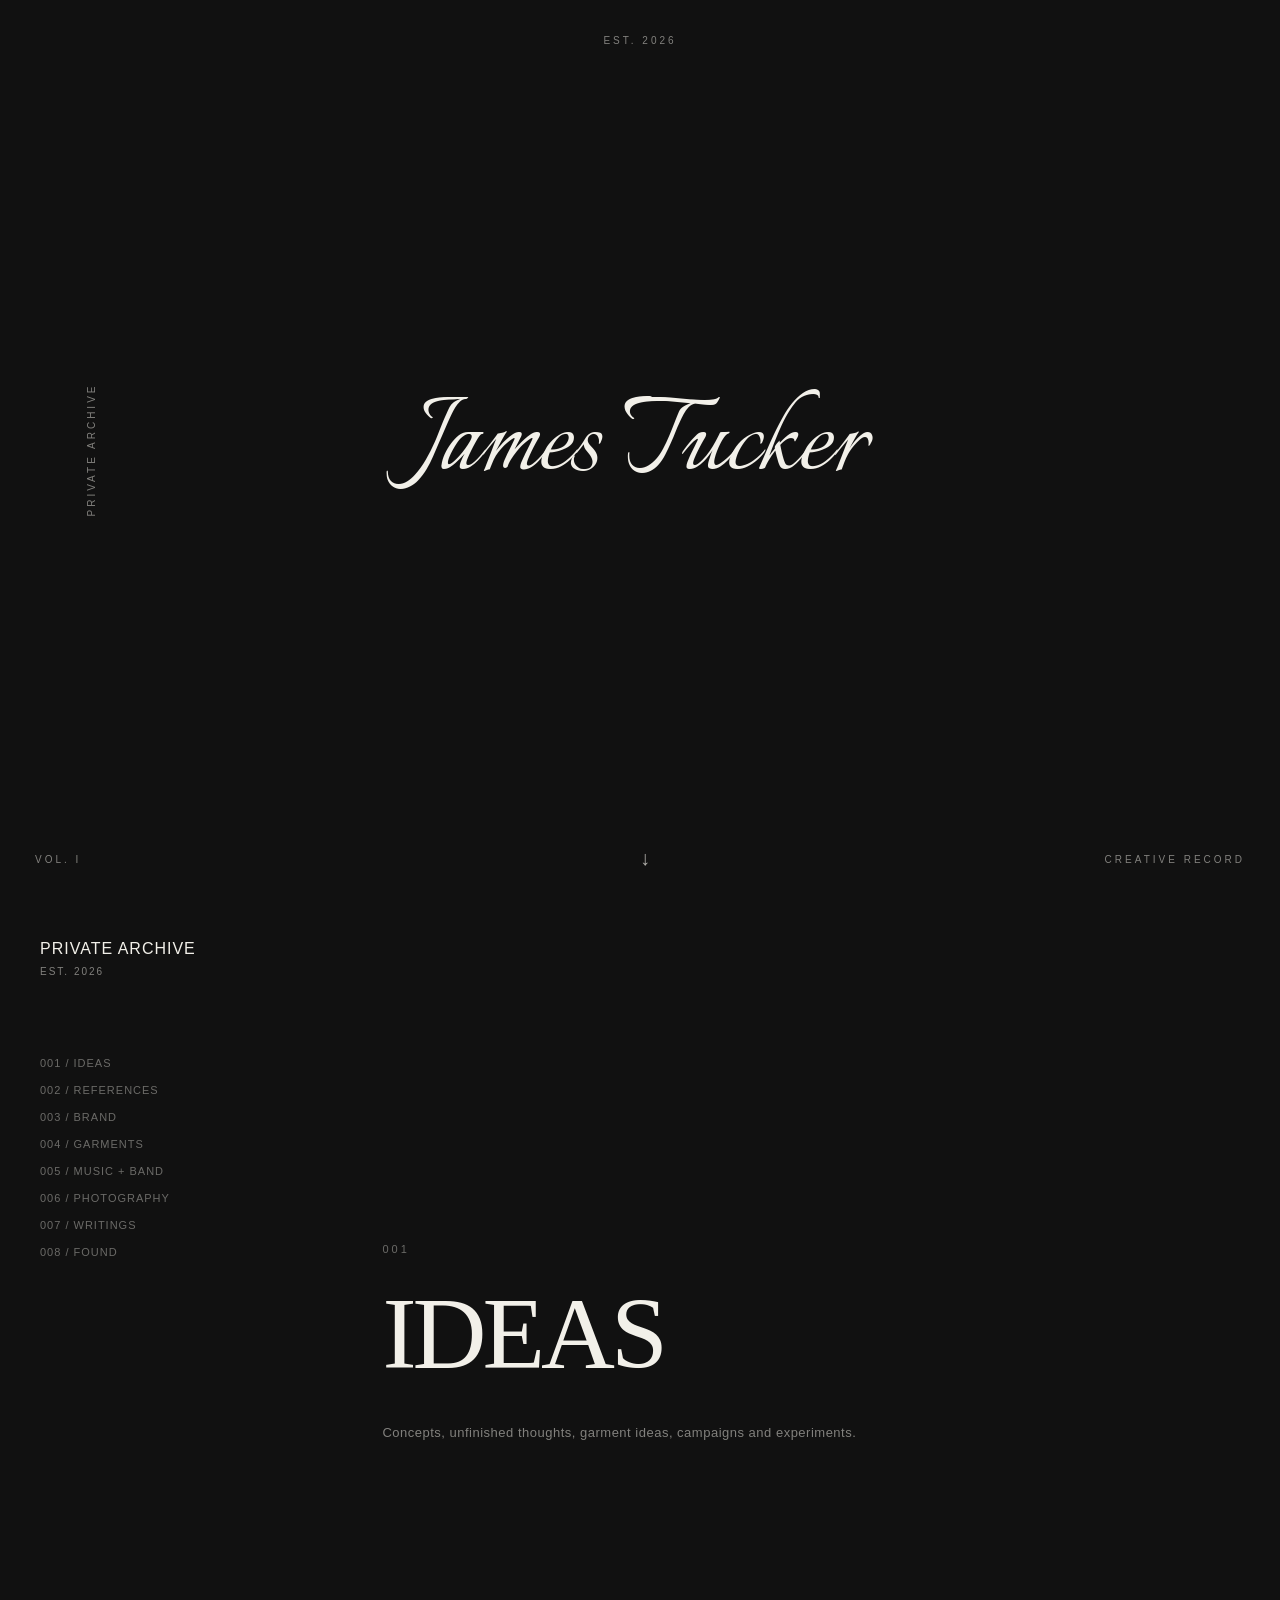
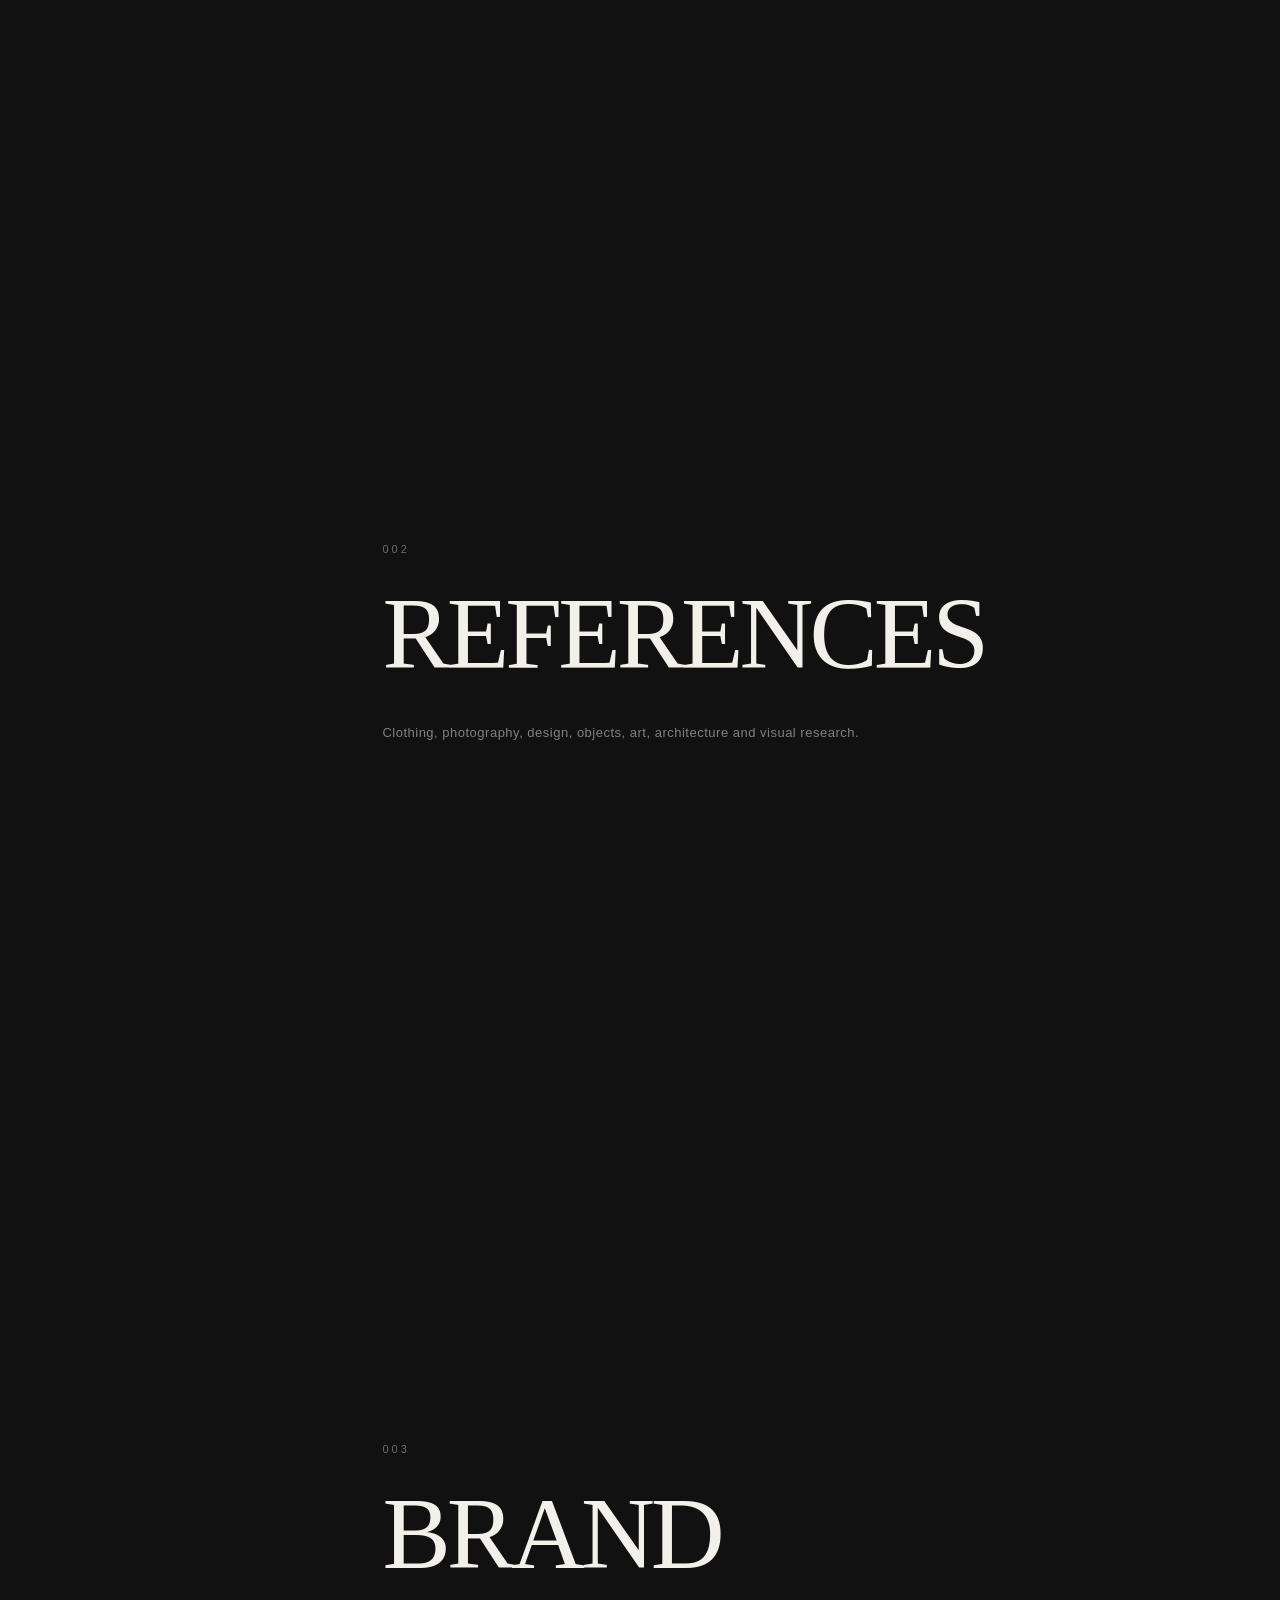
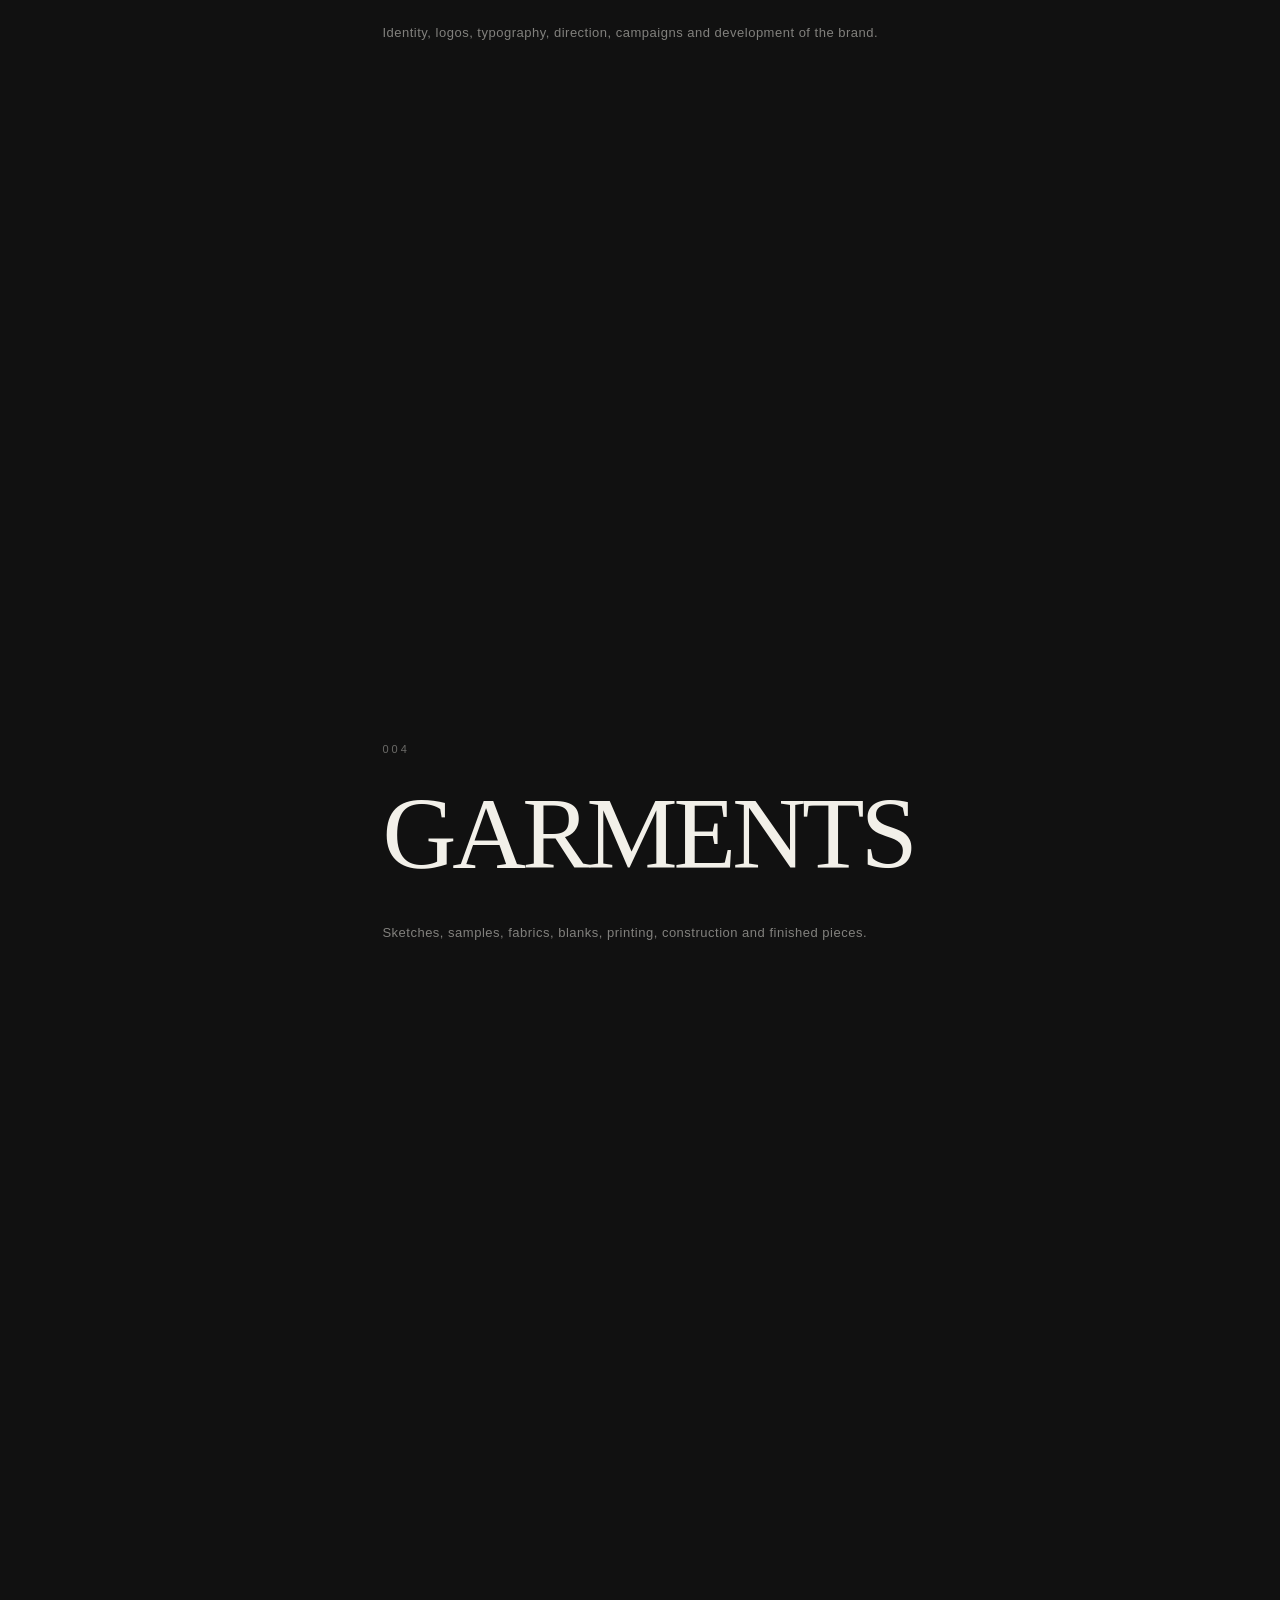
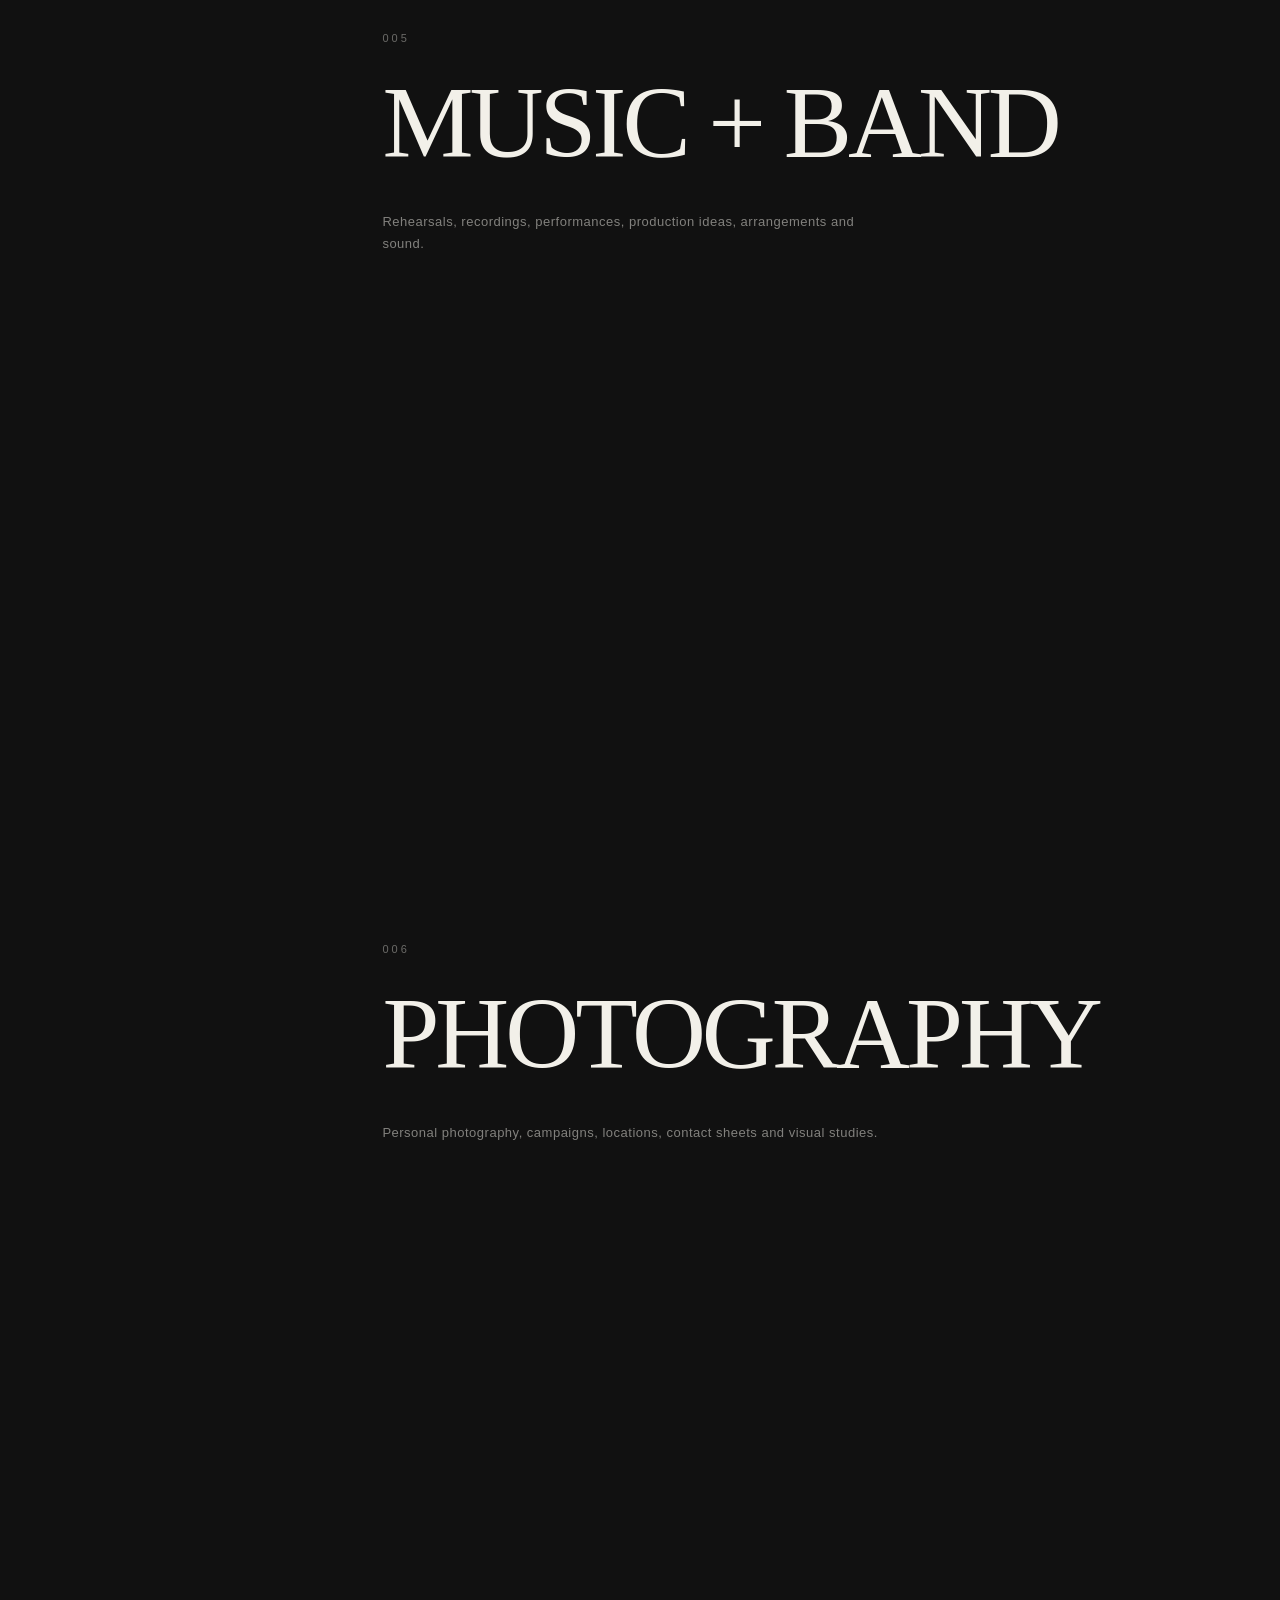
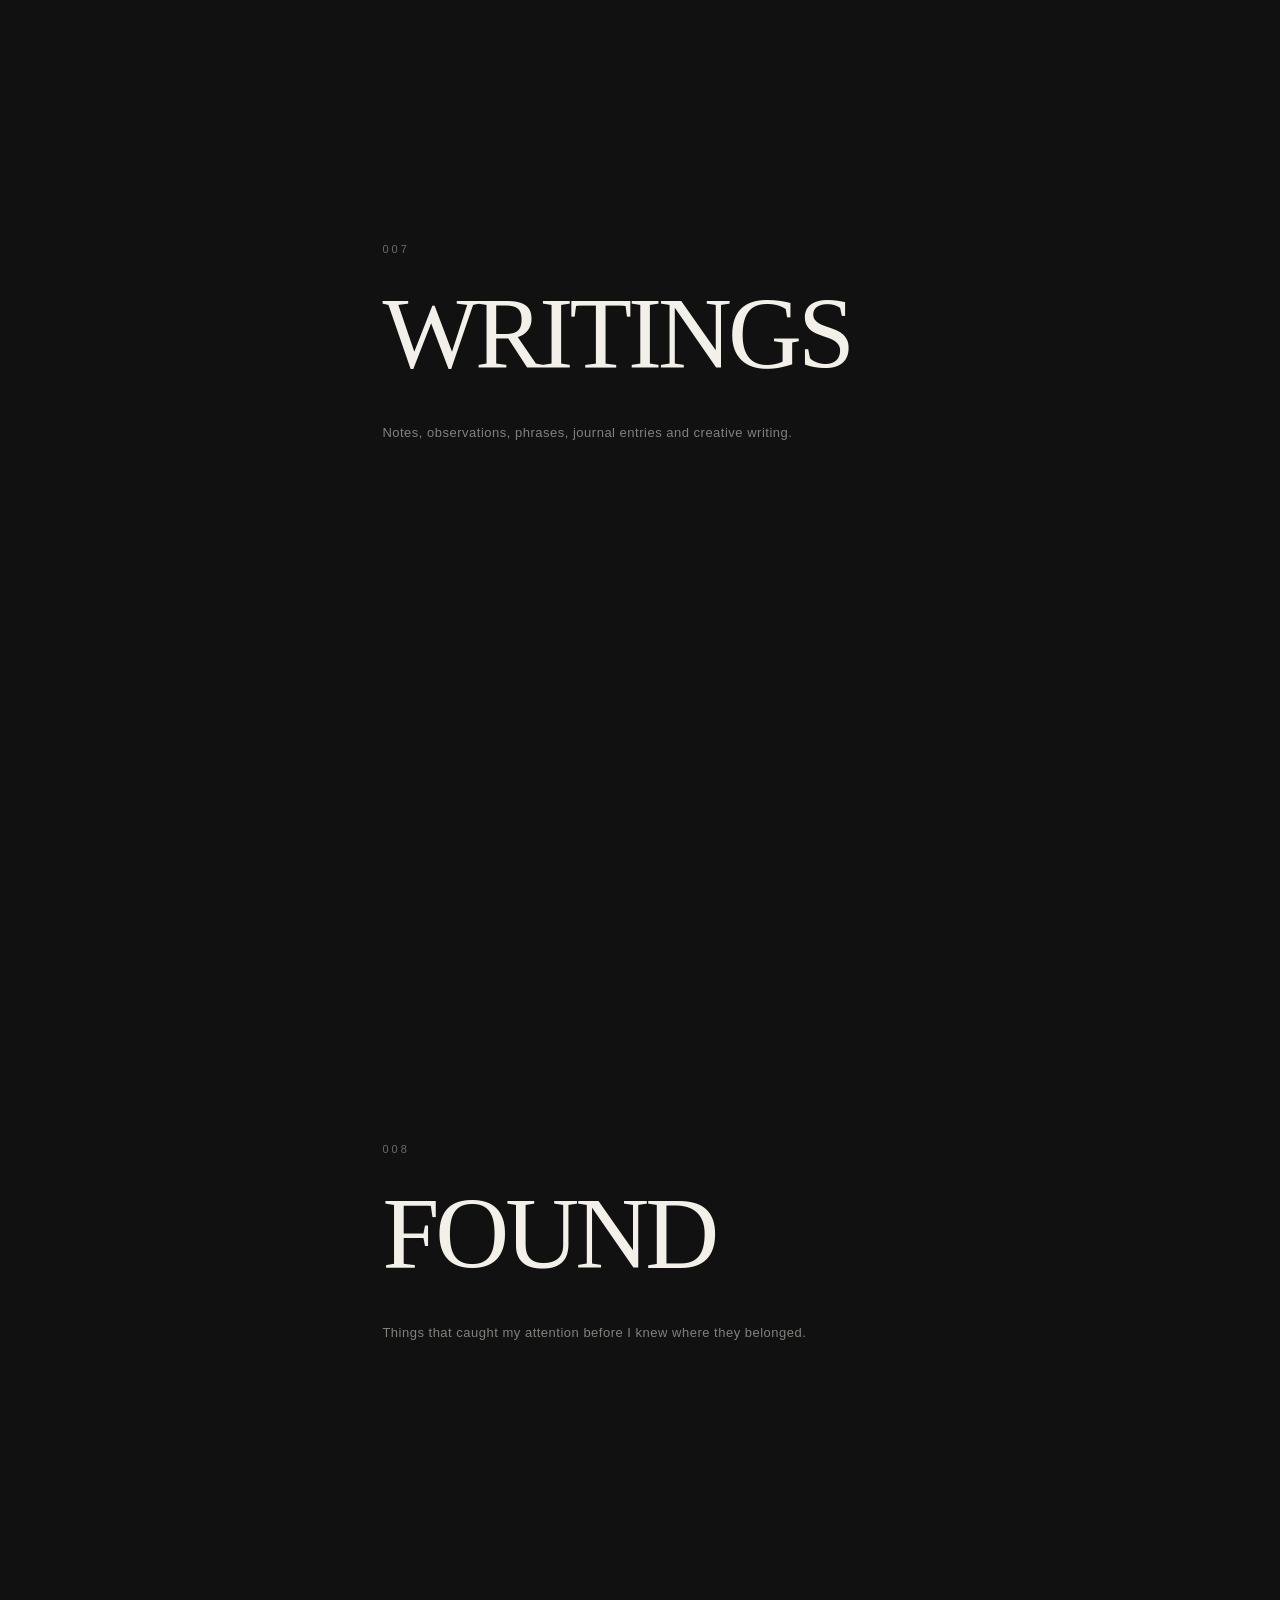
==== index.html @ 63c4d42c "initial website" ====
<!DOCTYPE html>
<html lang="en">

<head>
    <meta charset="UTF-8">
    <meta name="viewport" content="width=device-width, initial-scale=1.0">

    <title>Private Archive Est. 2026</title>

    <!-- SCRIPT FONT FOR NAME -->
    <link rel="preconnect" href="https://fonts.googleapis.com">
    <link rel="preconnect" href="https://fonts.gstatic.com" crossorigin>
    <link href="https://fonts.googleapis.com/css2?family=Italianno&display=swap" rel="stylesheet">

    <!-- OUR CSS -->
    <link rel="stylesheet" href="style.css">
</head>

<body>

    <!-- =========================
         OPENING SCREEN
    ========================== -->

    <section class="intro-screen">

        <div class="intro-meta intro-top">
            EST. 2026
        </div>

        <div class="intro-meta intro-left">
            PRIVATE ARCHIVE
        </div>

        <div class="intro-name">
            <h1 class="first-name">James Tucker</h1>
        </div>

        <div class="intro-meta intro-bottom-left">
            VOL. I
        </div>

        <div class="intro-meta intro-bottom-right">
            CREATIVE RECORD
        </div>

        <div class="scroll-indicator">
            ↓
        </div>

    </section>


    <!-- =========================
         ARCHIVE
    ========================== -->

    <div class="archive-layout">

        <!-- LEFT ARCHIVE MAP -->

        <aside class="archive-map">

            <div class="archive-heading">
                <h2>PRIVATE ARCHIVE</h2>
                <p>EST. 2026</p>
            </div>

            <nav>
                <a href="#ideas">001 / IDEAS</a>
                <a href="#references">002 / REFERENCES</a>
                <a href="#brand">003 / BRAND</a>
                <a href="#garments">004 / GARMENTS</a>
                <a href="#music">005 / MUSIC + BAND</a>
                <a href="#photography">006 / PHOTOGRAPHY</a>
                <a href="#writings">007 / WRITINGS</a>
                <a href="#found">008 / FOUND</a>
            </nav>

        </aside>


        <!-- MAIN ARCHIVE -->

        <main class="archive-content">

            <section id="ideas" class="archive-section">
                <p class="section-number">001</p>

                <h2>IDEAS</h2>

                <p class="section-description">
                    Concepts, unfinished thoughts, garment ideas,
                    campaigns and experiments.
                </p>
            </section>


            <section id="references" class="archive-section">
                <p class="section-number">002</p>

                <h2>REFERENCES</h2>

                <p class="section-description">
                    Clothing, photography, design, objects,
                    art, architecture and visual research.
                </p>
            </section>


            <section id="brand" class="archive-section">
                <p class="section-number">003</p>

                <h2>BRAND</h2>

                <p class="section-description">
                    Identity, logos, typography, direction,
                    campaigns and development of the brand.
                </p>
            </section>


            <section id="garments" class="archive-section">
                <p class="section-number">004</p>

                <h2>GARMENTS</h2>

                <p class="section-description">
                    Sketches, samples, fabrics, blanks,
                    printing, construction and finished pieces.
                </p>
            </section>


            <section id="music" class="archive-section">
                <p class="section-number">005</p>

                <h2>MUSIC + BAND</h2>

                <p class="section-description">
                    Rehearsals, recordings, performances,
                    production ideas, arrangements and sound.
                </p>
            </section>


            <section id="photography" class="archive-section">
                <p class="section-number">006</p>

                <h2>PHOTOGRAPHY</h2>

                <p class="section-description">
                    Personal photography, campaigns,
                    locations, contact sheets and visual studies.
                </p>
            </section>


            <section id="writings" class="archive-section">
                <p class="section-number">007</p>

                <h2>WRITINGS</h2>

                <p class="section-description">
                    Notes, observations, phrases,
                    journal entries and creative writing.
                </p>
            </section>


            <section id="found" class="archive-section">
                <p class="section-number">008</p>

                <h2>FOUND</h2>

                <p class="section-description">
                    Things that caught my attention
                    before I knew where they belonged.
                </p>
            </section>

        </main>

    </div>

</body>

</html>
---- style.css ----
/* =========================
   GLOBAL
========================= */

* {
    box-sizing: border-box;
}

html {
    scroll-behavior: smooth;
}

body {
    margin: 0;
    background: #111111;
    color: #f2f0e9;
    font-family: Arial, Helvetica, sans-serif;
}


/* =========================
   INTRO SCREEN
========================= */

.intro-screen {
    width: 100%;
    height: 100vh;
    position: relative;
    overflow: hidden;

    display: flex;
    align-items: center;
    justify-content: center;
}


/* =========================
   NAME
========================= */

.intro-name {
    width: 100%;
    height: 100%;
    
    display: flex;
    align-items: center;
    justify-content: center;

    position: relative;
}

.intro-name h1 {
    margin: 0;

    font-family: "Italianno", cursive;
    font-weight: 300;

    font-size: clamp(70px, 10vw, 210px);

    line-height: 1;
    letter-spacing: 0px;

    white-space: nowrap;

    transform: translateY(-3%);
}

.first-name {
    left: 8%;
    top: 30%;

    animation: moveFirstName 7s ease-in-out infinite alternate;
}

.last-name {
    right: 8%;
    top: 52%;

    animation: moveLastName 9s ease-in-out infinite alternate;
}


/* =========================
   NAME ANIMATION
========================= */

@keyframes moveFirstName {
    from {
        transform: translate(0, 0);
    }

    to {
        transform: translate(14px, -6px);
    }
}

@keyframes moveLastName {
    from {
        transform: translate(0, 0);
    }

    to {
        transform: translate(-14px, 7px);
    }
}


/* =========================
   INTRO DETAILS
========================= */

.intro-meta {
    position: absolute;

    font-size: 10px;
    letter-spacing: 3px;

    opacity: 0.5;
}

.intro-top {
    top: 35px;
    left: 50%;

    transform: translateX(-50%);
}

.intro-left {
    left: 25px;
    top: 50%;

    transform:
        translateY(-50%)
        rotate(-90deg);
}

.intro-bottom-left {
    left: 35px;
    bottom: 35px;
}

.intro-bottom-right {
    right: 35px;
    bottom: 35px;
}


/* =========================
   SCROLL ARROW
========================= */

.scroll-indicator {
    position: absolute;

    left: 50%;
    bottom: 30px;

    font-size: 20px;
    opacity: 0.7;

    animation: scrollArrow 1.8s ease-in-out infinite;
}

@keyframes scrollArrow {
    0% {
        transform: translate(-50%, 0);
    }

    50% {
        transform: translate(-50%, 10px);
    }

    100% {
        transform: translate(-50%, 0);
    }
}


/* =========================
   ARCHIVE LAYOUT
========================= */

.archive-layout {
    width: 100%;

    display: flex;
    align-items: flex-start;
}


/* =========================
   LEFT ARCHIVE MAP
========================= */

.archive-map {
    width: 280px;
    height: 100vh;

    position: sticky;
    top: 0;

    flex-shrink: 0;

    padding: 40px;
}

.archive-heading h2 {
    margin: 0;

    font-size: 16px;
    font-weight: 500;

    letter-spacing: 1px;
}

.archive-heading p {
    margin-top: 8px;

    font-size: 10px;
    letter-spacing: 2px;

    opacity: 0.5;
}


/* =========================
   ARCHIVE NAVIGATION
========================= */

.archive-map nav {
    margin-top: 80px;

    display: flex;
    flex-direction: column;

    gap: 15px;
}

.archive-map nav a {
    color: #f2f0e9;

    text-decoration: none;

    font-size: 11px;
    letter-spacing: 1px;

    opacity: 0.4;

    transition:
        opacity 0.25s ease,
        transform 0.25s ease;
}

.archive-map nav a:hover {
    opacity: 1;
    transform: translateX(6px);
}


/* =========================
   ARCHIVE CONTENT
========================= */

.archive-content {
    flex: 1;
    min-width: 0;
}

.archive-section {
    width: 100%;
    min-height: 100vh;

    padding: 70px 8vw;

    display: flex;
    flex-direction: column;

    justify-content: center;
}

.section-number {
    margin: 0 0 20px 0;

    font-size: 11px;
    letter-spacing: 3px;

    opacity: 0.4;
}

.archive-section h2 {
    margin: 0;

    font-family: Georgia, "Times New Roman", serif;

    font-size: clamp(55px, 8vw, 130px);
    font-weight: 400;

    letter-spacing: -4px;
}

.section-description {
    max-width: 500px;

    margin-top: 30px;

    font-size: 13px;
    line-height: 1.7;

    letter-spacing: 0.5px;

    opacity: 0.5;
}


/* =========================
   MOBILE
========================= */

@media (max-width: 800px) {

    .intro-name h1 {
        font-size: 24vw;
        line-height: 0.7;
    }

    .first-name {
        transform: translateX(-5%);
    }

    .last-name {
        transform: translateX(5%);
    }

    .archive-layout {
        display: block;
    }

    .archive-map {
        width: 100%;
        height: auto;

        position: relative;

        padding: 30px;
    }

    .archive-map nav {
        margin-top: 40px;
    }

    .archive-section {
        min-height: 100vh;
        padding: 50px 30px;
    }

    .archive-section h2 {
        font-size: 15vw;
        letter-spacing: -2px;
    }
}
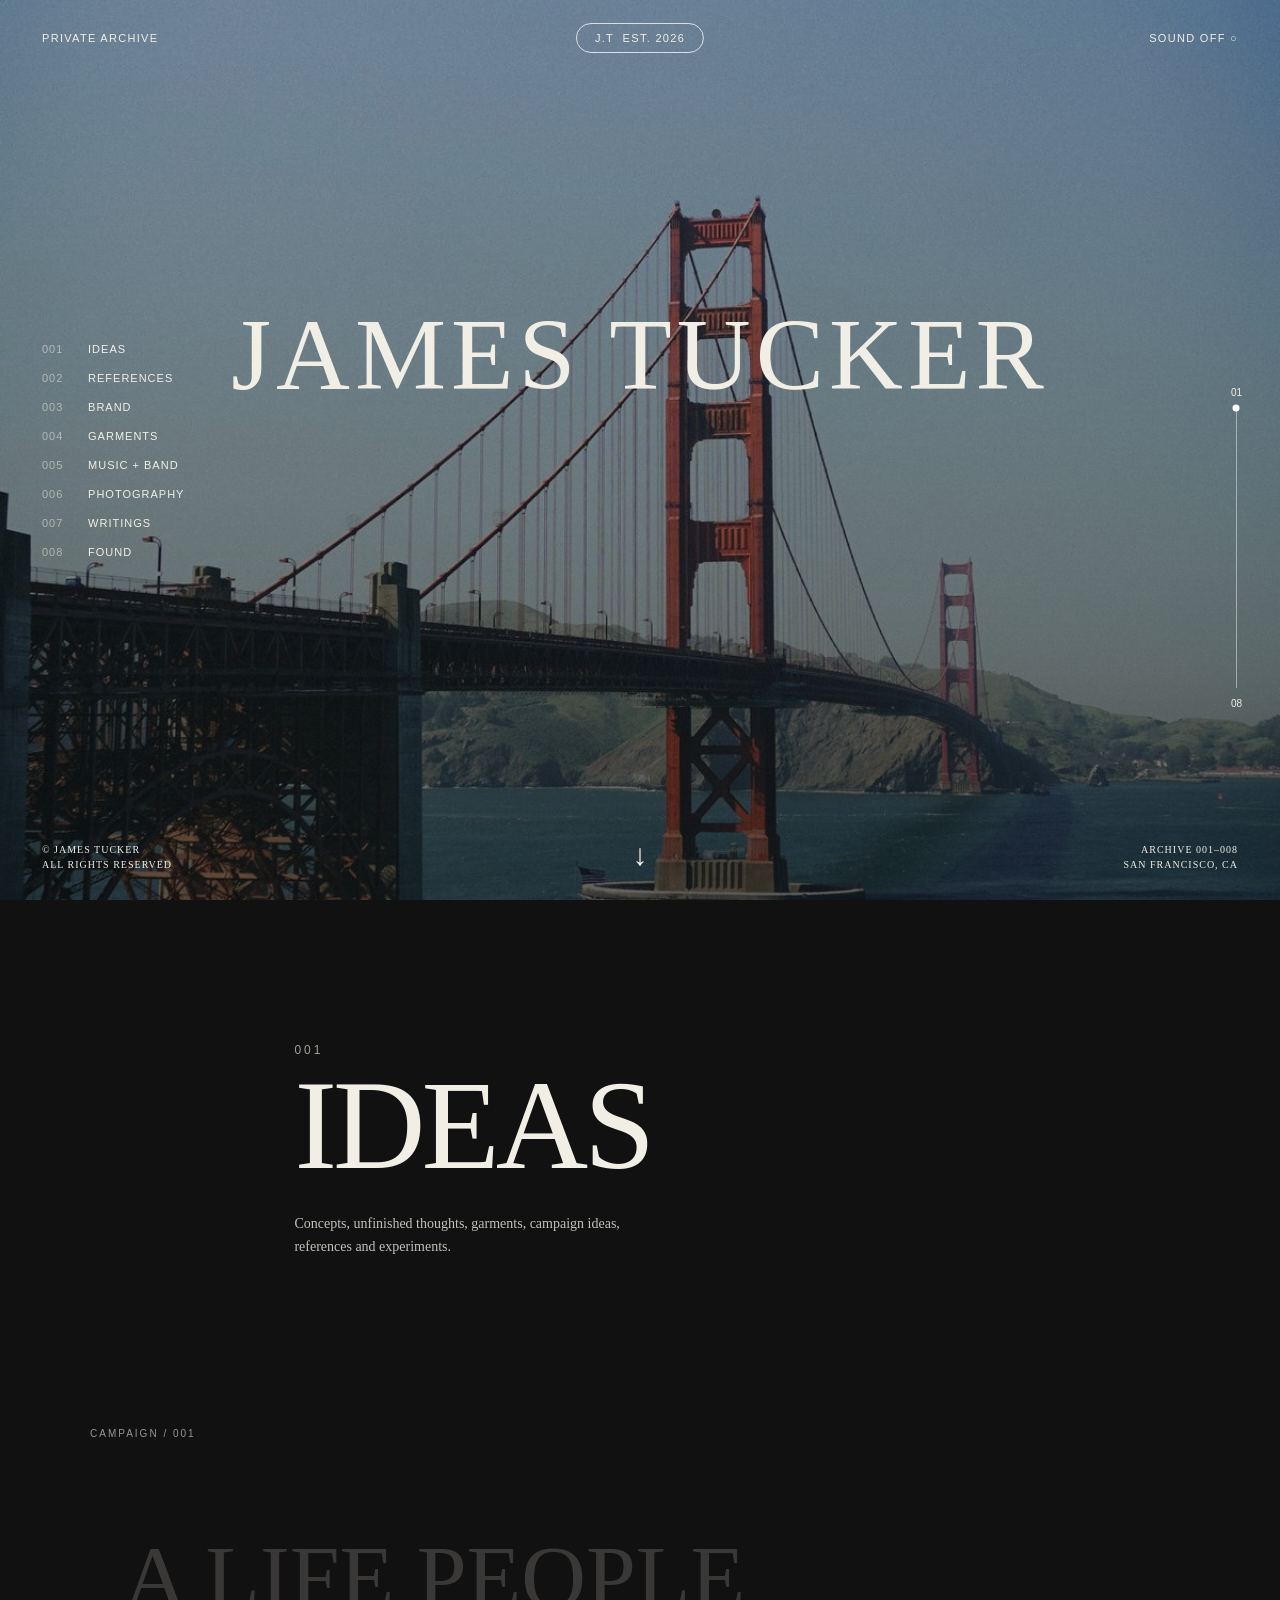
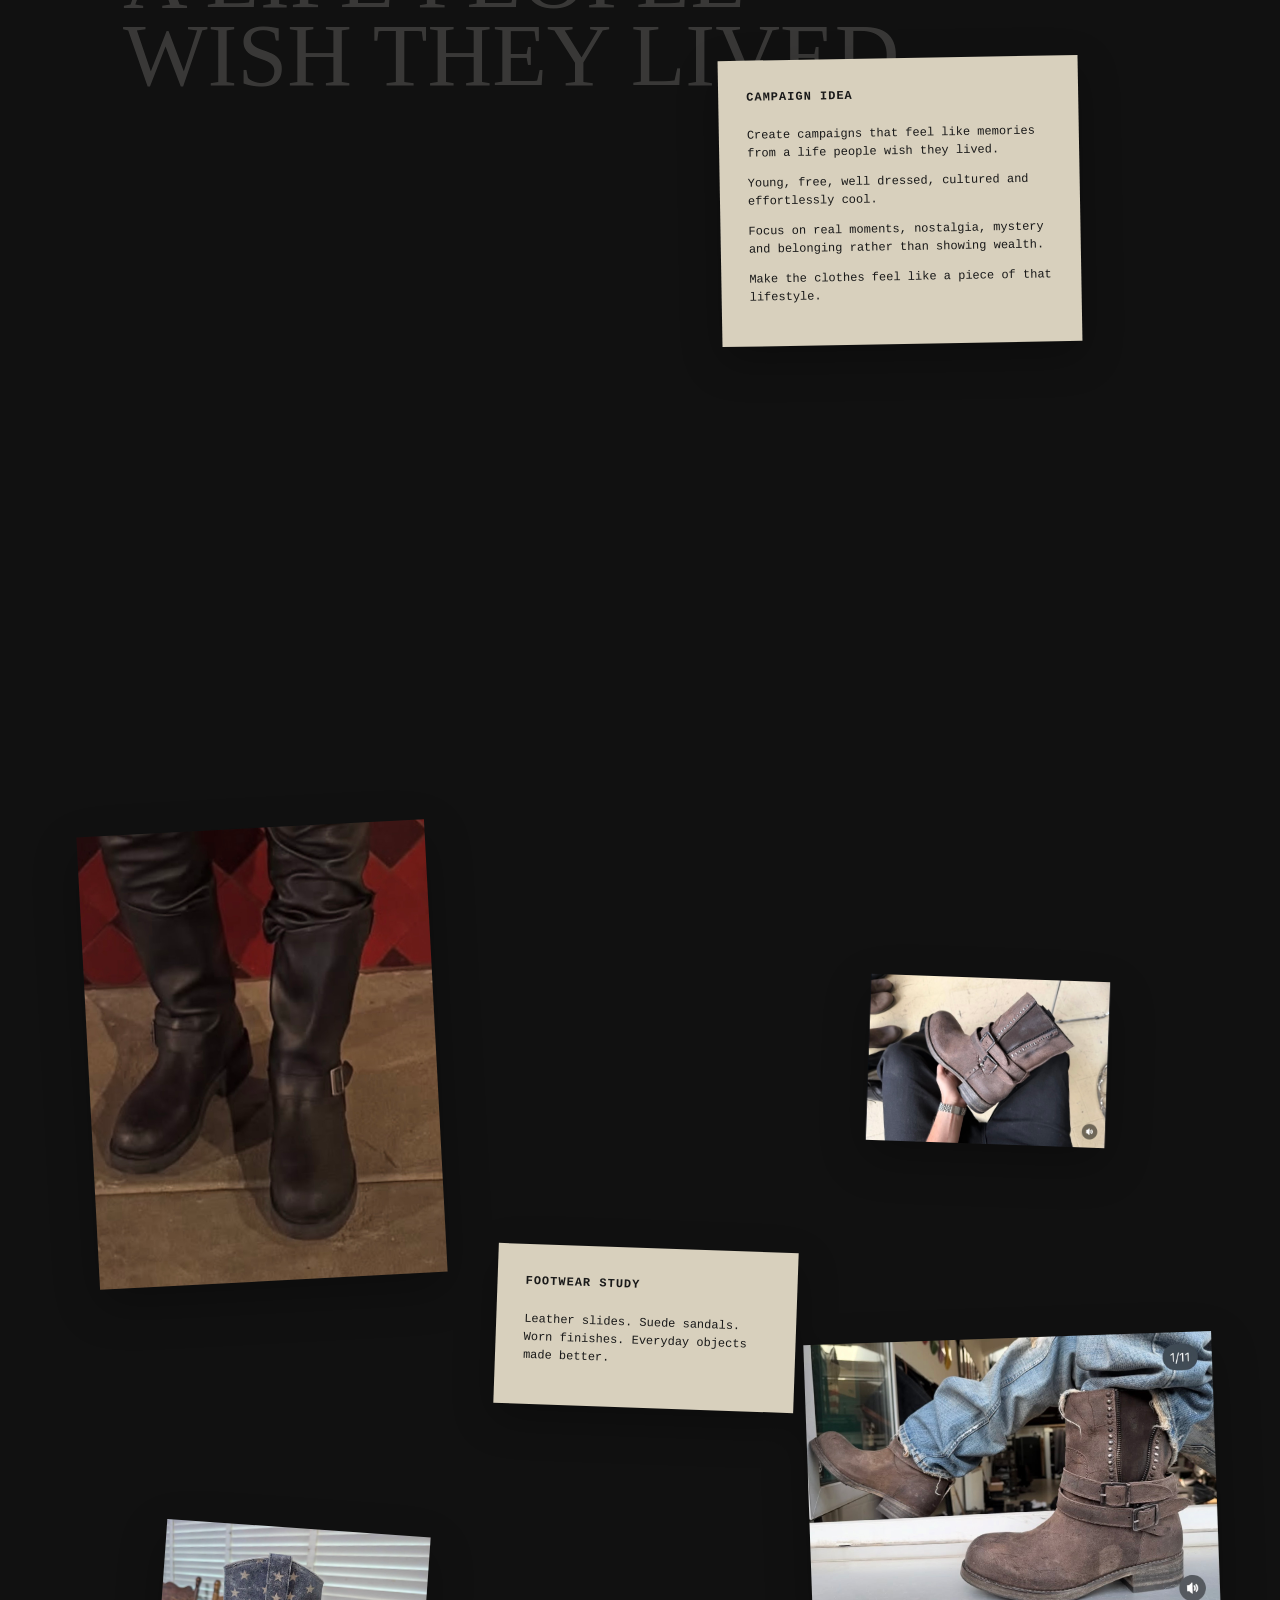
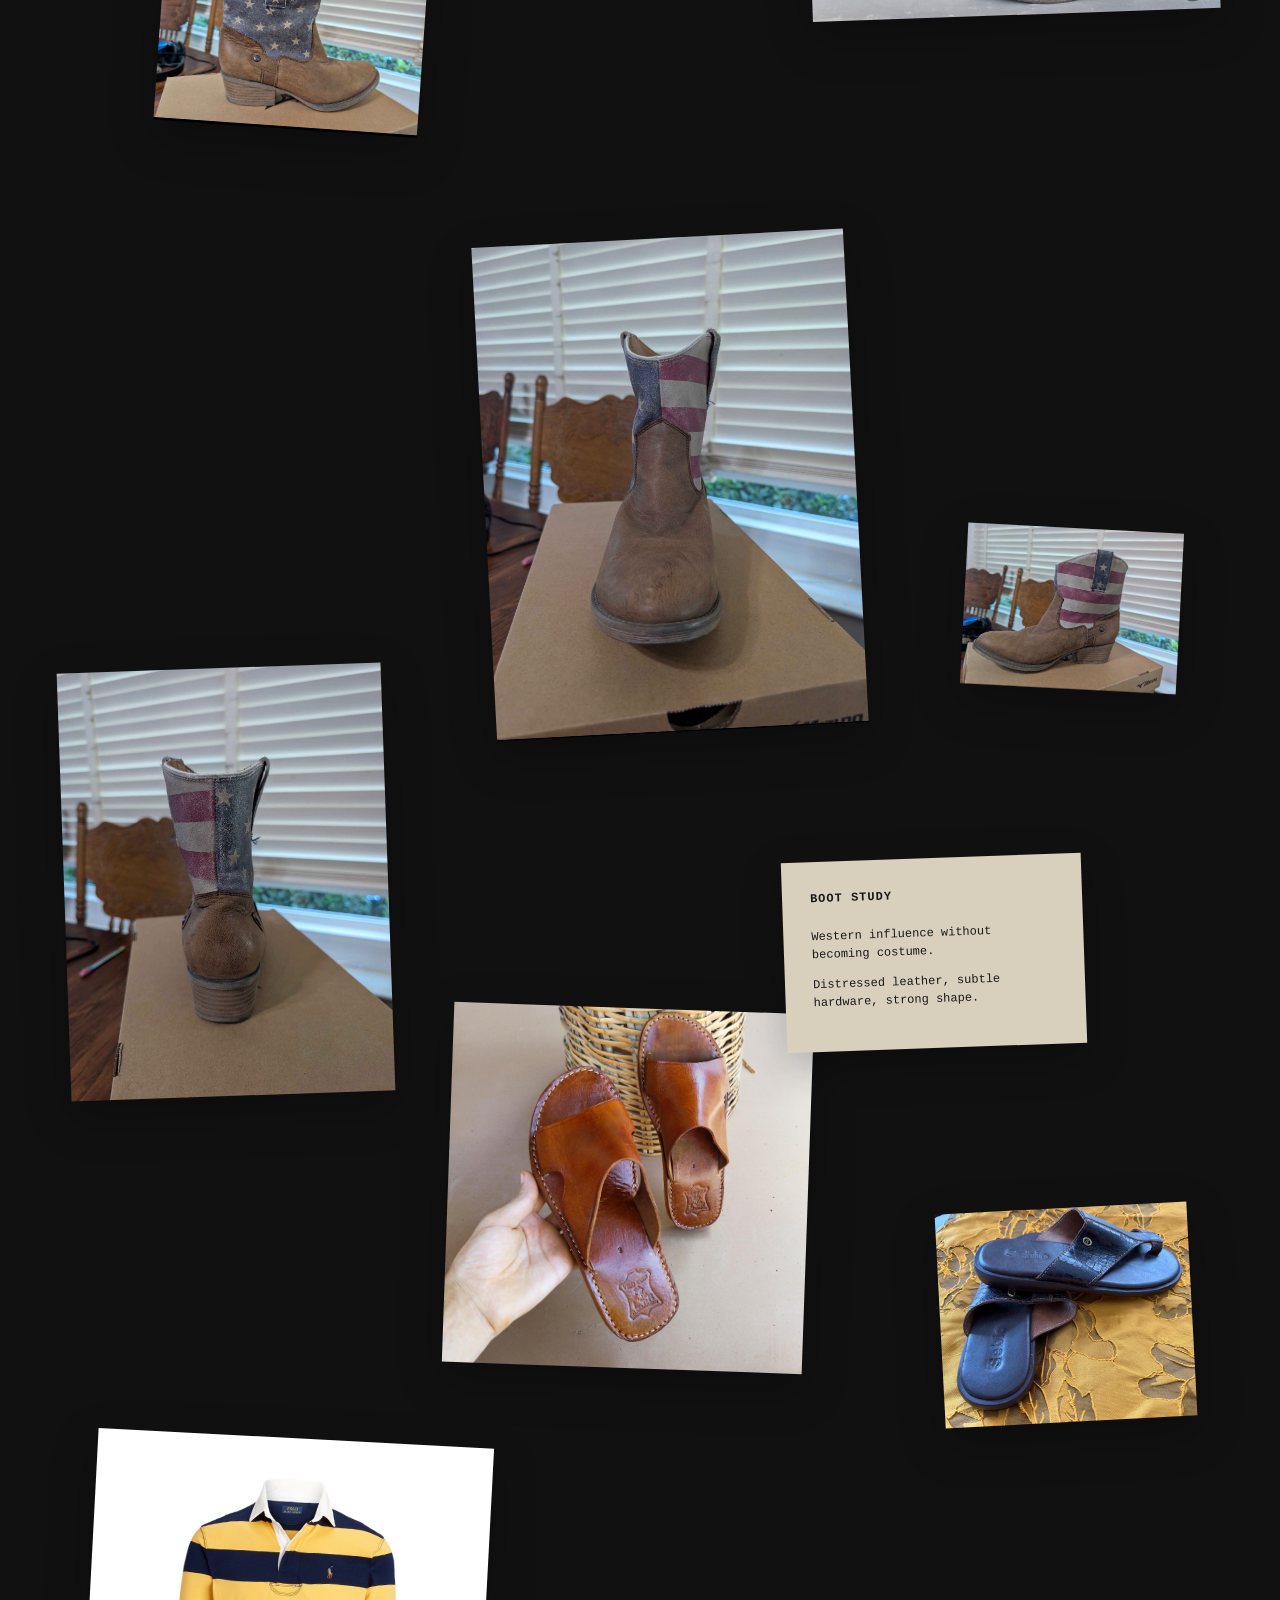
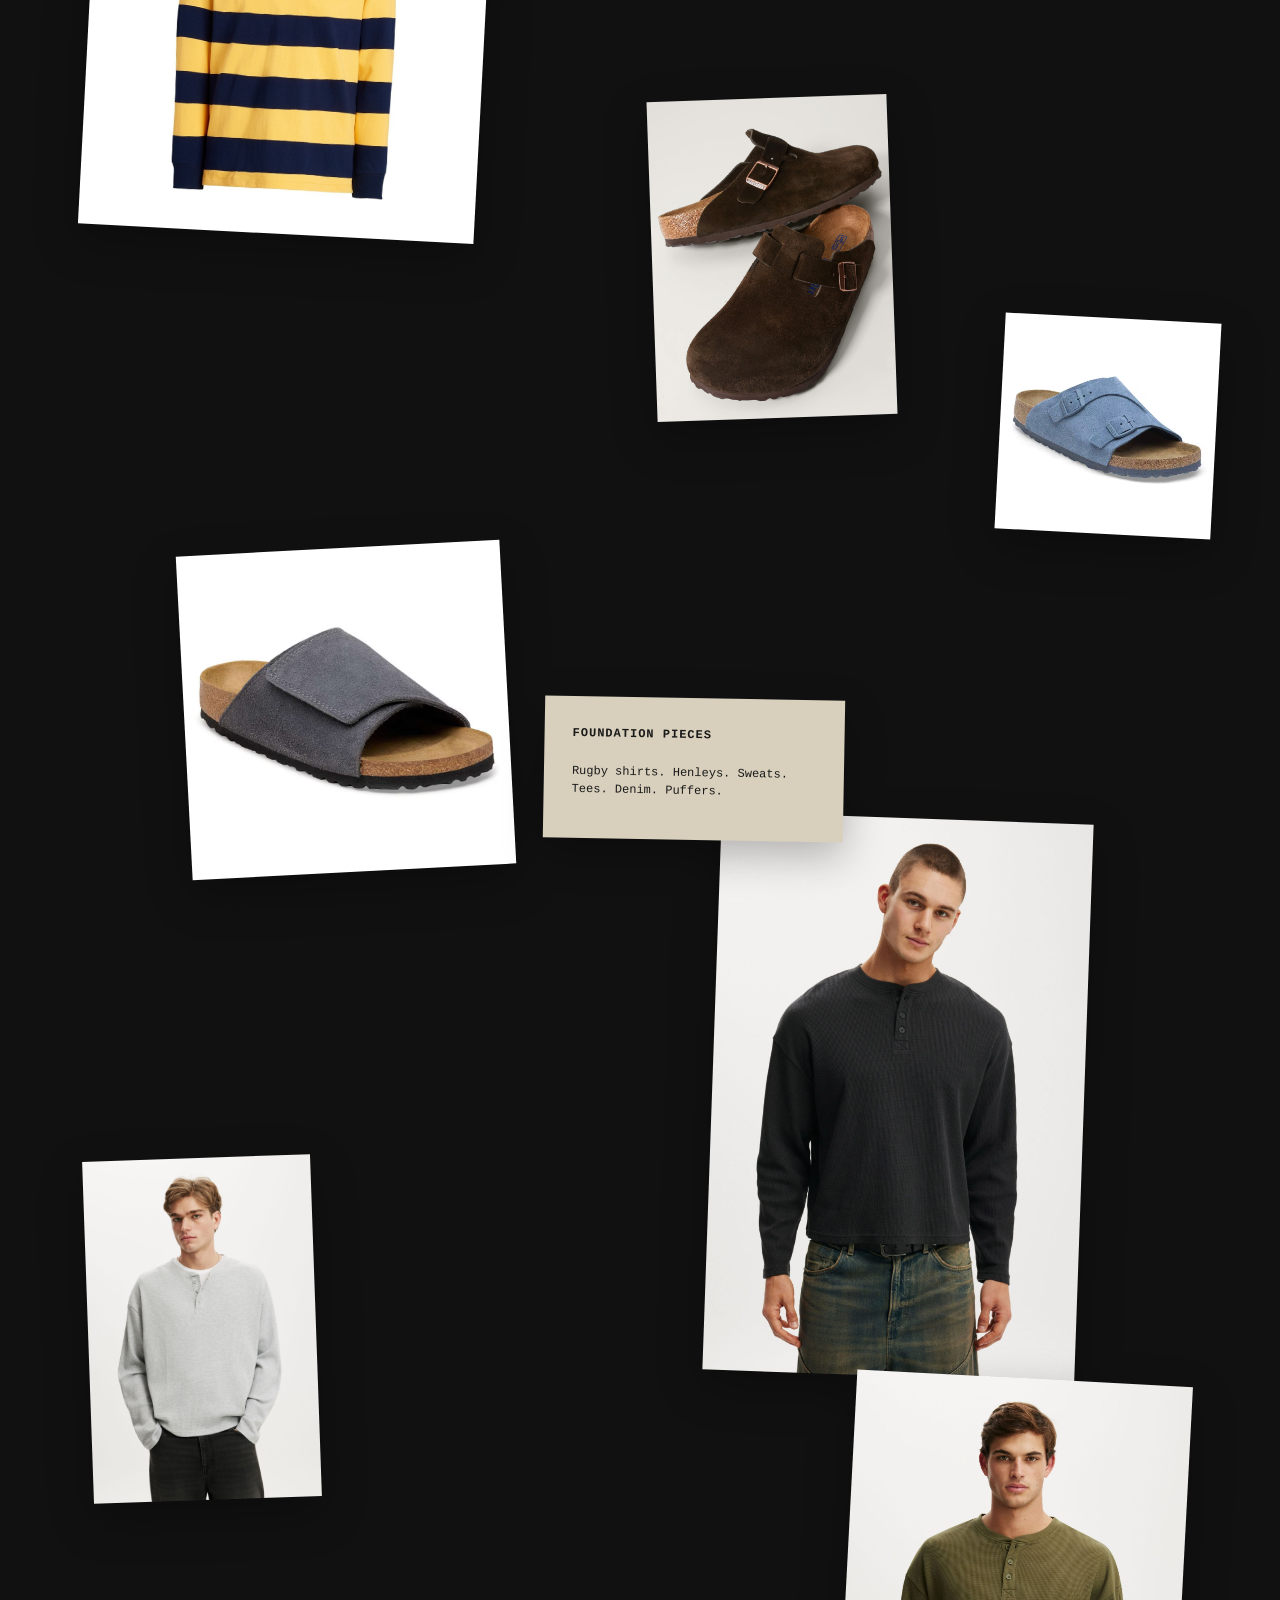
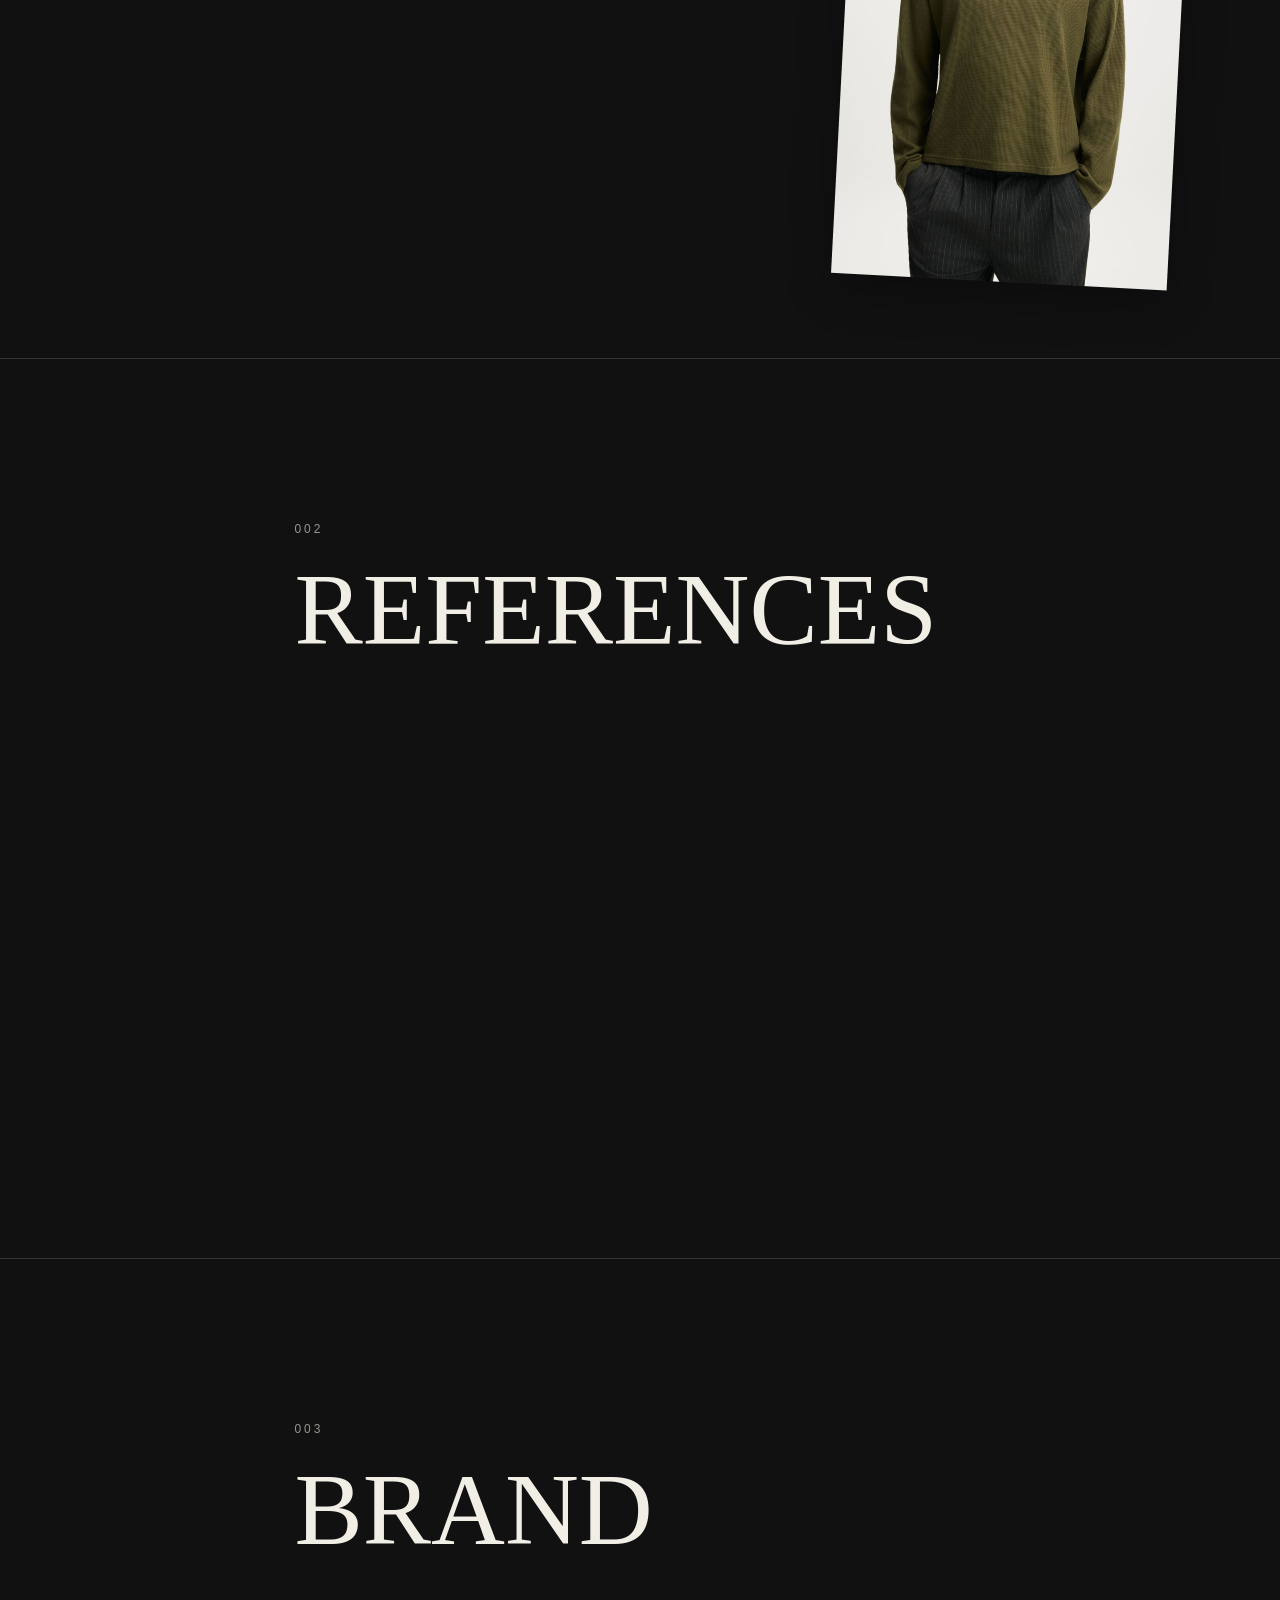
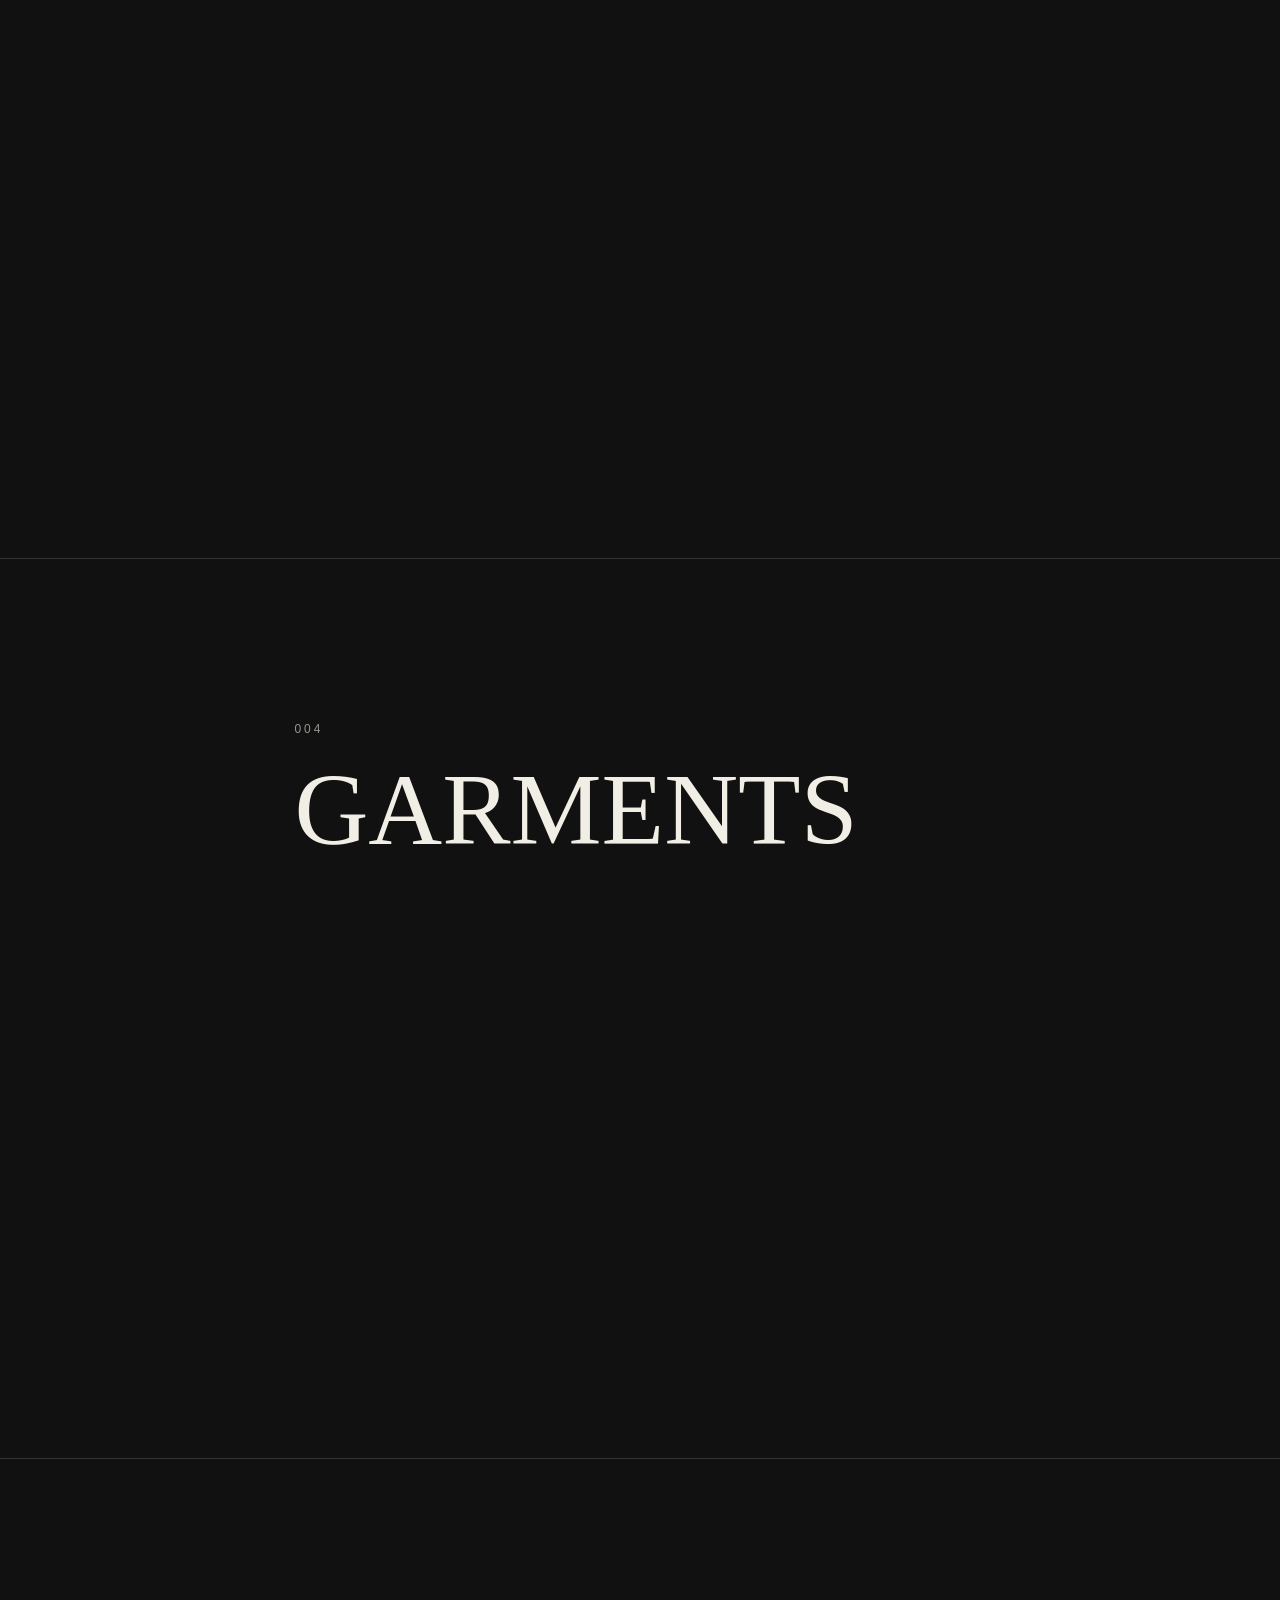
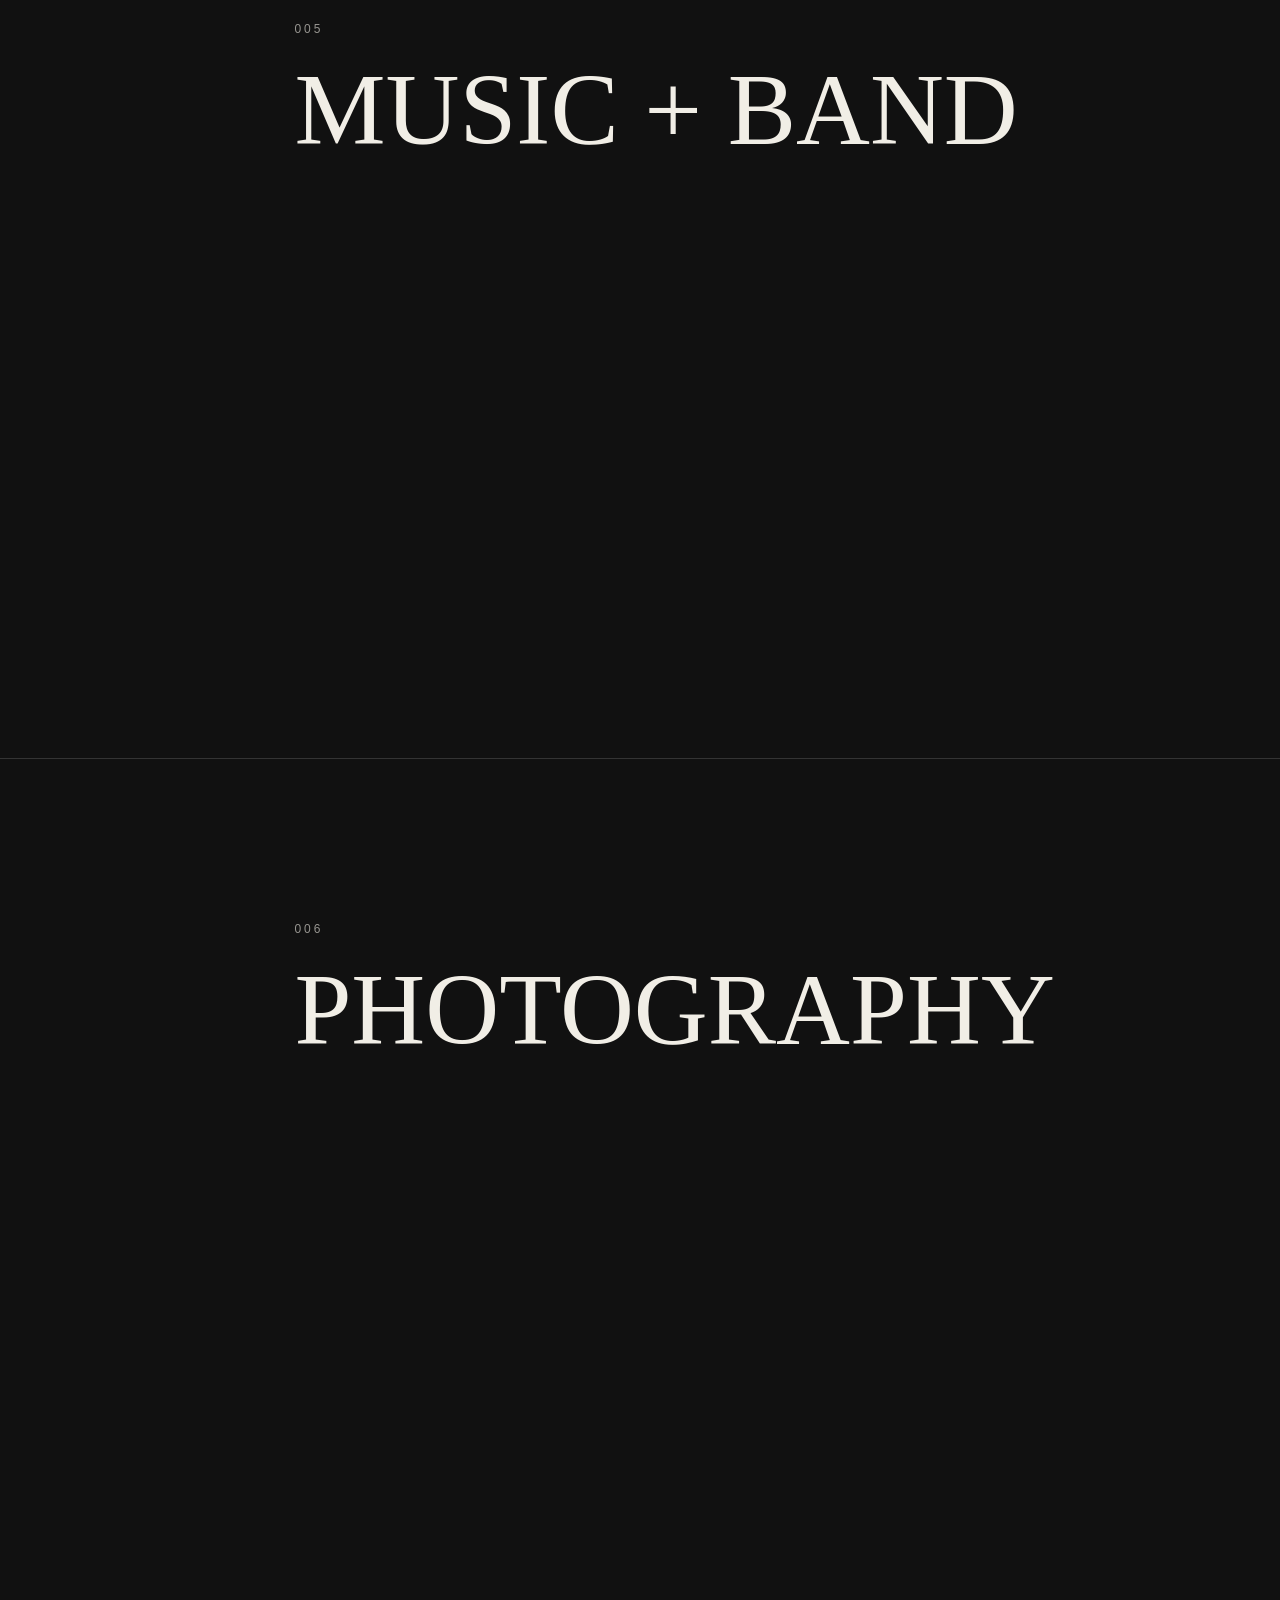
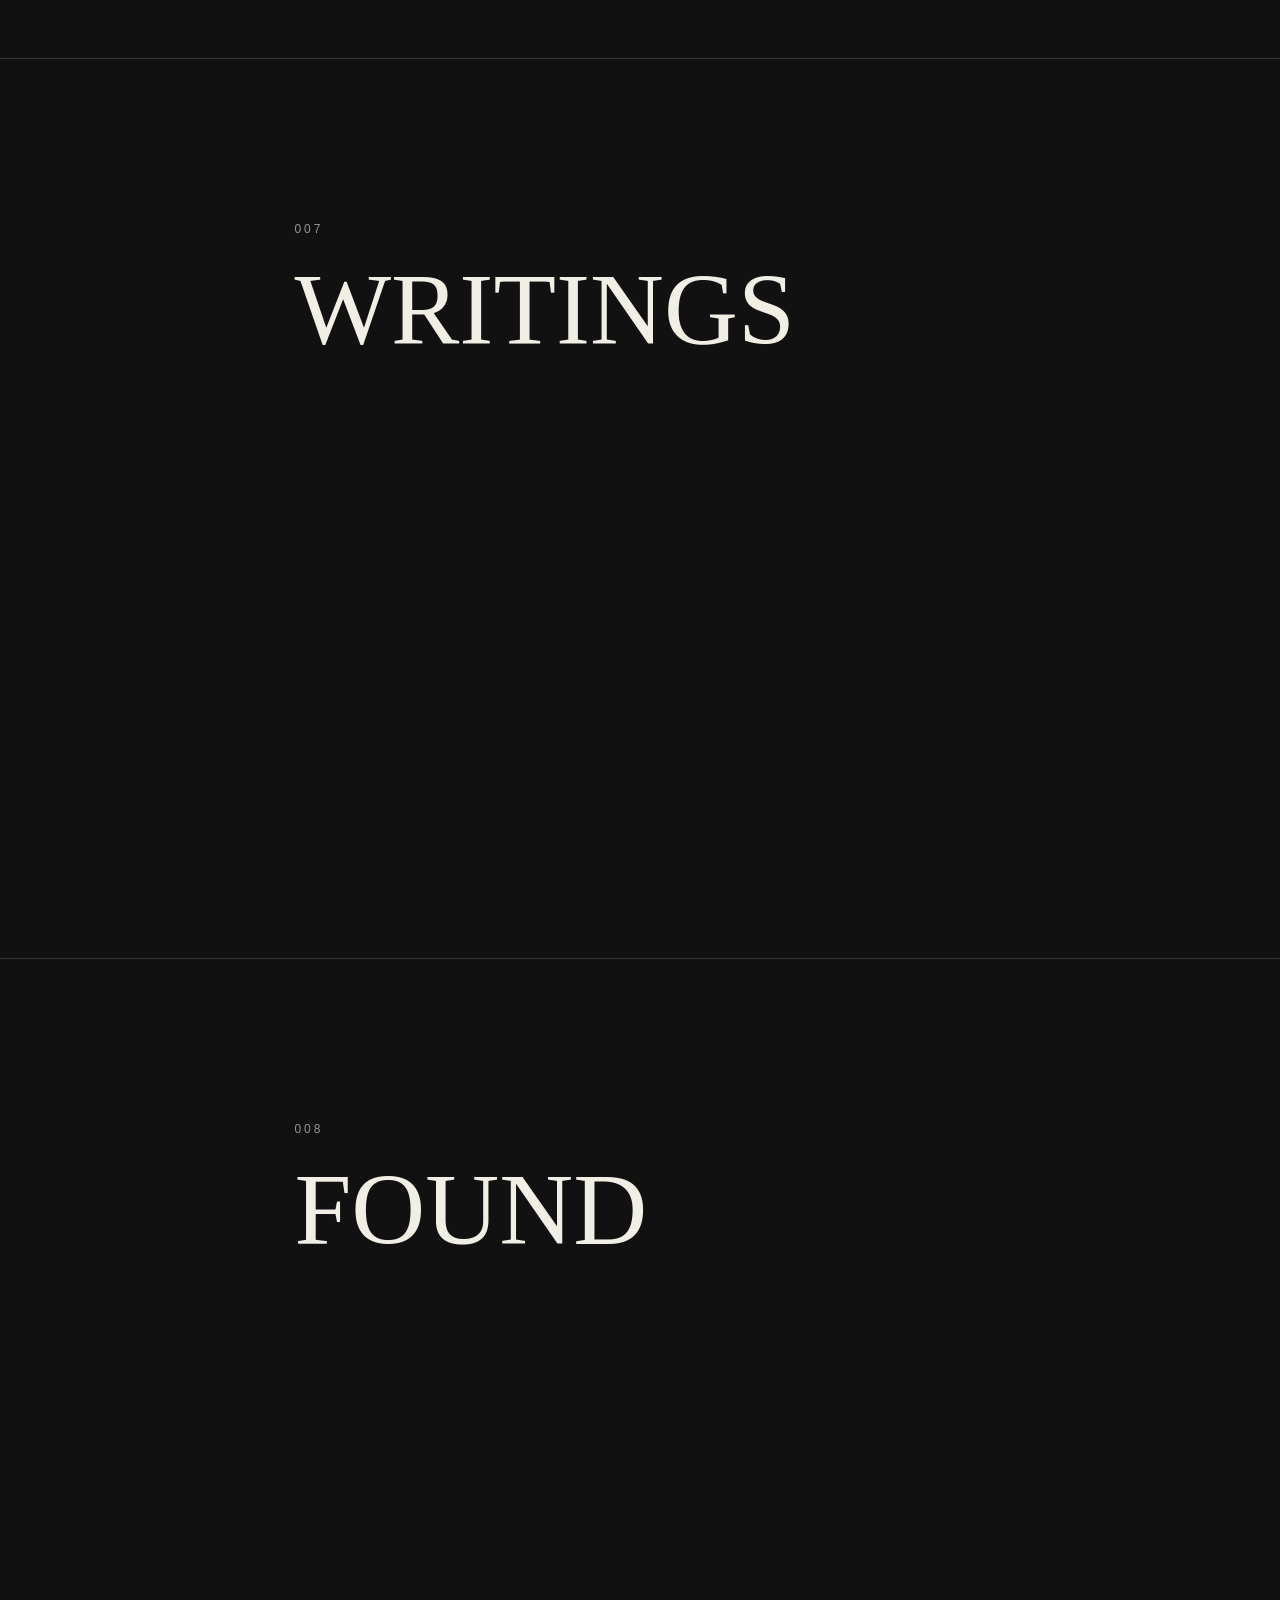
==== commit 7fc2bc04: "Co-authored-by: Praise Ahans <thisismeb2007-arch@users.noreply.github.com>" ====
--- a/index.html
+++ b/index.html
@@ -3,185 +3,459 @@
 
 <head>
     <meta charset="UTF-8">
-    <meta name="viewport" content="width=device-width, initial-scale=1.0">
+
+    <meta
+        name="viewport"
+        content="width=device-width, initial-scale=1.0"
+    >
 
     <title>Private Archive Est. 2026</title>
 
-    <!-- SCRIPT FONT FOR NAME -->
-    <link rel="preconnect" href="https://fonts.googleapis.com">
-    <link rel="preconnect" href="https://fonts.gstatic.com" crossorigin>
-    <link href="https://fonts.googleapis.com/css2?family=Italianno&display=swap" rel="stylesheet">
-
-    <!-- OUR CSS -->
     <link rel="stylesheet" href="style.css">
 </head>
 
+
 <body>
 
     <!-- =========================
-         OPENING SCREEN
-    ========================== -->
-
-    <section class="intro-screen">
-
-        <div class="intro-meta intro-top">
-            EST. 2026
-        </div>
-
-        <div class="intro-meta intro-left">
+         FIXED BACKGROUND
+    ========================== -->
+
+    <div class="archive-background"></div>
+    <div class="archive-overlay"></div>
+
+
+    <!-- =========================
+         TOP BAR
+    ========================== -->
+
+    <header class="top-bar">
+
+        <div class="top-left">
             PRIVATE ARCHIVE
         </div>
 
-        <div class="intro-name">
-            <h1 class="first-name">James Tucker</h1>
-        </div>
-
-        <div class="intro-meta intro-bottom-left">
-            VOL. I
-        </div>
-
-        <div class="intro-meta intro-bottom-right">
-            CREATIVE RECORD
-        </div>
-
-        <div class="scroll-indicator">
+        <div class="archive-badge">
+            J.T&nbsp;&nbsp;EST. 2026
+        </div>
+
+        <button
+            id="soundToggle"
+            class="sound-toggle"
+            type="button"
+        >
+            SOUND OFF ○
+        </button>
+
+    </header>
+
+
+    <!-- =========================
+         SIDE NAVIGATION
+    ========================== -->
+
+    <nav class="archive-nav">
+
+        <a href="#ideas">
+            <span>001</span>
+            IDEAS
+        </a>
+
+        <a href="#references">
+            <span>002</span>
+            REFERENCES
+        </a>
+
+        <a href="#brand">
+            <span>003</span>
+            BRAND
+        </a>
+
+        <a href="#garments">
+            <span>004</span>
+            GARMENTS
+        </a>
+
+        <a href="#music">
+            <span>005</span>
+            MUSIC + BAND
+        </a>
+
+        <a href="#photography">
+            <span>006</span>
+            PHOTOGRAPHY
+        </a>
+
+        <a href="#writings">
+            <span>007</span>
+            WRITINGS
+        </a>
+
+        <a href="#found">
+            <span>008</span>
+            FOUND
+        </a>
+
+    </nav>
+
+
+    <!-- =========================
+         RIGHT PROGRESS BAR
+    ========================== -->
+
+    <div class="scroll-progress">
+
+        <span>01</span>
+
+        <div class="progress-line">
+            <div
+                id="progressDot"
+                class="progress-dot"
+            ></div>
+        </div>
+
+        <span>08</span>
+
+    </div>
+
+
+    <!-- =========================
+         HERO
+    ========================== -->
+
+    <section class="hero">
+
+        <h1 class="hero-name">
+            JAMES TUCKER
+        </h1>
+
+        <div class="hero-arrow">
             ↓
         </div>
 
-    </section>
-
-
-    <!-- =========================
-         ARCHIVE
-    ========================== -->
-
-    <div class="archive-layout">
-
-        <!-- LEFT ARCHIVE MAP -->
-
-        <aside class="archive-map">
-
-            <div class="archive-heading">
-                <h2>PRIVATE ARCHIVE</h2>
-                <p>EST. 2026</p>
+
+        <div class="hero-footer hero-footer-left">
+            © JAMES TUCKER
+            <br>
+            ALL RIGHTS RESERVED
+        </div>
+
+
+        <div class="hero-footer hero-footer-right">
+            ARCHIVE 001–008
+            <br>
+            SAN FRANCISCO, CA
+        </div>
+
+    </section>
+
+
+    <!-- =========================
+         IDEAS
+    ========================== -->
+
+    <section
+        id="ideas"
+        class="ideas-section"
+    >
+
+        <div class="ideas-header">
+
+            <span class="section-number">
+                001
+            </span>
+
+            <h2>
+                IDEAS
+            </h2>
+
+            <p>
+                Concepts, unfinished thoughts,
+                garments, campaign ideas,
+                references and experiments.
+            </p>
+
+        </div>
+
+
+        <!-- CAMPAIGN TEXT -->
+
+        <div class="campaign-piece">
+
+            <span class="archive-label">
+                CAMPAIGN / 001
+            </span>
+
+            <h3>
+                A LIFE PEOPLE
+                <br>
+                WISH THEY LIVED.
+            </h3>
+
+            <div class="paper-note campaign-note">
+
+                <strong>
+                    CAMPAIGN IDEA
+                </strong>
+
+                <p>
+                    Create campaigns that feel like
+                    memories from a life people wish
+                    they lived.
+                </p>
+
+                <p>
+                    Young, free, well dressed,
+                    cultured and effortlessly cool.
+                </p>
+
+                <p>
+                    Focus on real moments, nostalgia,
+                    mystery and belonging rather
+                    than showing wealth.
+                </p>
+
+                <p>
+                    Make the clothes feel like
+                    a piece of that lifestyle.
+                </p>
+
             </div>
 
-            <nav>
-                <a href="#ideas">001 / IDEAS</a>
-                <a href="#references">002 / REFERENCES</a>
-                <a href="#brand">003 / BRAND</a>
-                <a href="#garments">004 / GARMENTS</a>
-                <a href="#music">005 / MUSIC + BAND</a>
-                <a href="#photography">006 / PHOTOGRAPHY</a>
-                <a href="#writings">007 / WRITINGS</a>
-                <a href="#found">008 / FOUND</a>
-            </nav>
-
-        </aside>
-
-
-        <!-- MAIN ARCHIVE -->
-
-        <main class="archive-content">
-
-            <section id="ideas" class="archive-section">
-                <p class="section-number">001</p>
-
-                <h2>IDEAS</h2>
-
-                <p class="section-description">
-                    Concepts, unfinished thoughts, garment ideas,
-                    campaigns and experiments.
-                </p>
-            </section>
-
-
-            <section id="references" class="archive-section">
-                <p class="section-number">002</p>
-
-                <h2>REFERENCES</h2>
-
-                <p class="section-description">
-                    Clothing, photography, design, objects,
-                    art, architecture and visual research.
-                </p>
-            </section>
-
-
-            <section id="brand" class="archive-section">
-                <p class="section-number">003</p>
-
-                <h2>BRAND</h2>
-
-                <p class="section-description">
-                    Identity, logos, typography, direction,
-                    campaigns and development of the brand.
-                </p>
-            </section>
-
-
-            <section id="garments" class="archive-section">
-                <p class="section-number">004</p>
-
-                <h2>GARMENTS</h2>
-
-                <p class="section-description">
-                    Sketches, samples, fabrics, blanks,
-                    printing, construction and finished pieces.
-                </p>
-            </section>
-
-
-            <section id="music" class="archive-section">
-                <p class="section-number">005</p>
-
-                <h2>MUSIC + BAND</h2>
-
-                <p class="section-description">
-                    Rehearsals, recordings, performances,
-                    production ideas, arrangements and sound.
-                </p>
-            </section>
-
-
-            <section id="photography" class="archive-section">
-                <p class="section-number">006</p>
-
-                <h2>PHOTOGRAPHY</h2>
-
-                <p class="section-description">
-                    Personal photography, campaigns,
-                    locations, contact sheets and visual studies.
-                </p>
-            </section>
-
-
-            <section id="writings" class="archive-section">
-                <p class="section-number">007</p>
-
-                <h2>WRITINGS</h2>
-
-                <p class="section-description">
-                    Notes, observations, phrases,
-                    journal entries and creative writing.
-                </p>
-            </section>
-
-
-            <section id="found" class="archive-section">
-                <p class="section-number">008</p>
-
-                <h2>FOUND</h2>
-
-                <p class="section-description">
-                    Things that caught my attention
-                    before I knew where they belonged.
-                </p>
-            </section>
-
-        </main>
-
-    </div>
+        </div>
+
+
+        <!-- RANDOM IMAGE ARCHIVE -->
+
+        <div class="ideas-gallery">
+
+            <img
+                src="./images/IMG_3697.jpg"
+                class="idea-image image-1"
+                alt=""
+            >
+
+            <img
+                src="./images/IMG_3856.jpg"
+                class="idea-image image-2"
+                alt=""
+            >
+
+            <img
+                src="./images/IMG_3857.jpg"
+                class="idea-image image-3"
+                alt=""
+            >
+
+            <img
+                src="./images/IMG_3872.jpg"
+                class="idea-image image-4"
+                alt=""
+            >
+
+            <img
+                src="./images/IMG_3873.jpg"
+                class="idea-image image-5"
+                alt=""
+            >
+
+            <img
+                src="./images/IMG_3874.jpg"
+                class="idea-image image-6"
+                alt=""
+            >
+
+            <img
+                src="./images/IMG_3875.jpg"
+                class="idea-image image-7"
+                alt=""
+            >
+
+            <img
+                src="./images/IMG_3885.AVIF"
+                class="idea-image image-8"
+                alt=""
+            >
+
+            <img
+                src="./images/IMG_3886.AVIF"
+                class="idea-image image-9"
+                alt=""
+            >
+
+            <img
+                src="./images/IMG_3887.JPG"
+                class="idea-image image-10"
+                alt=""
+            >
+
+            <img
+                src="./images/IMG_3888.JPG"
+                class="idea-image image-11"
+                alt=""
+            >
+
+            <img
+                src="./images/IMG_3889.AVIF"
+                class="idea-image image-12"
+                alt=""
+            >
+
+            <img
+                src="./images/IMG_3890.AVIF"
+                class="idea-image image-13"
+                alt=""
+            >
+
+            <img
+                src="./images/IMG_3891.JPG"
+                class="idea-image image-14"
+                alt=""
+            >
+
+            <img
+                src="./images/IMG_3892.JPG"
+                class="idea-image image-15"
+                alt=""
+            >
+
+            <img
+                src="./images/IMG_3893.JPG"
+                class="idea-image image-16"
+                alt=""
+            >
+
+
+            <!-- LITTLE ARCHIVE NOTES -->
+
+            <div class="paper-note note-one">
+
+                <strong>
+                    FOOTWEAR STUDY
+                </strong>
+
+                <p>
+                    Leather slides.
+                    Suede sandals.
+                    Worn finishes.
+                    Everyday objects made better.
+                </p>
+
+            </div>
+
+
+            <div class="paper-note note-two">
+
+                <strong>
+                    BOOT STUDY
+                </strong>
+
+                <p>
+                    Western influence without
+                    becoming costume.
+                </p>
+
+                <p>
+                    Distressed leather,
+                    subtle hardware,
+                    strong shape.
+                </p>
+
+            </div>
+
+
+            <div class="paper-note note-three">
+
+                <strong>
+                    FOUNDATION PIECES
+                </strong>
+
+                <p>
+                    Rugby shirts.
+                    Henleys.
+                    Sweats.
+                    Tees.
+                    Denim.
+                    Puffers.
+                </p>
+
+            </div>
+
+        </div>
+
+    </section>
+
+
+    <!-- =========================
+         FUTURE SECTIONS
+    ========================== -->
+
+    <section
+        id="references"
+        class="placeholder-section"
+    >
+        <span>002</span>
+        <h2>REFERENCES</h2>
+    </section>
+
+
+    <section
+        id="brand"
+        class="placeholder-section"
+    >
+        <span>003</span>
+        <h2>BRAND</h2>
+    </section>
+
+
+    <section
+        id="garments"
+        class="placeholder-section"
+    >
+        <span>004</span>
+        <h2>GARMENTS</h2>
+    </section>
+
+
+    <section
+        id="music"
+        class="placeholder-section"
+    >
+        <span>005</span>
+        <h2>MUSIC + BAND</h2>
+    </section>
+
+
+    <section
+        id="photography"
+        class="placeholder-section"
+    >
+        <span>006</span>
+        <h2>PHOTOGRAPHY</h2>
+    </section>
+
+
+    <section
+        id="writings"
+        class="placeholder-section"
+    >
+        <span>007</span>
+        <h2>WRITINGS</h2>
+    </section>
+
+
+    <section
+        id="found"
+        class="placeholder-section"
+    >
+        <span>008</span>
+        <h2>FOUND</h2>
+    </section>
+
+
+    <!-- ONLY ONE JAVASCRIPT FILE -->
+
+    <script src="javascript.js"></script>
 
 </body>
 
--- a/style.css
+++ b/style.css
@@ -12,303 +12,851 @@
 
 body {
     margin: 0;
-    background: #111111;
-    color: #f2f0e9;
-    font-family: Arial, Helvetica, sans-serif;
-}
-
-
-/* =========================
-   INTRO SCREEN
-========================= */
-
-.intro-screen {
+
+    background: #111;
+
+    color: #f1eee6;
+
+    font-family:
+        Arial,
+        Helvetica,
+        sans-serif;
+
+    overflow-x: hidden;
+}
+
+
+/* =========================
+   FIXED SAN FRANCISCO BG
+========================= */
+
+.archive-background {
+    position: fixed;
+
+    inset: 0;
+
+    background-image:
+        url("./images/san-francisco.jpg");
+
+    background-size: cover;
+
+    background-position: center;
+
+    background-repeat: no-repeat;
+
+    z-index: -3;
+}
+
+
+.archive-overlay {
+    position: fixed;
+
+    inset: 0;
+
+    background:
+        linear-gradient(
+            rgba(16, 24, 29, 0.18),
+            rgba(8, 12, 14, 0.58)
+        );
+
+    z-index: -2;
+}
+
+
+/* =========================
+   TOP BAR
+========================= */
+
+.top-bar {
+    position: fixed;
+
+    top: 0;
+    left: 0;
+
     width: 100%;
-    height: 100vh;
+
+    padding:
+        32px
+        42px;
+
+    display: flex;
+
+    align-items: center;
+
+    justify-content: space-between;
+
+    z-index: 1000;
+
+    font-size: 11px;
+
+    letter-spacing: 1.3px;
+}
+
+
+.archive-badge {
+    position: absolute;
+
+    left: 50%;
+
+    transform:
+        translateX(-50%);
+
+    border:
+        1px solid
+        rgba(255, 255, 255, 0.75);
+
+    border-radius: 100px;
+
+    padding:
+        8px
+        18px;
+
+    white-space: nowrap;
+}
+
+
+.sound-toggle {
+    background: transparent;
+
+    border: 0;
+
+    color: #f1eee6;
+
+    font: inherit;
+
+    letter-spacing: inherit;
+
+    cursor: pointer;
+
+    padding: 0;
+}
+
+
+.sound-toggle:hover {
+    opacity: 0.6;
+}
+
+
+/* =========================
+   LEFT NAV
+========================= */
+
+.archive-nav {
+    position: fixed;
+
+    top: 50%;
+
+    left: 42px;
+
+    transform:
+        translateY(-50%);
+
+    display: flex;
+
+    flex-direction: column;
+
+    gap: 17px;
+
+    z-index: 500;
+}
+
+
+.archive-nav a {
+    color: #f1eee6;
+
+    text-decoration: none;
+
+    font-size: 11px;
+
+    letter-spacing: 1px;
+
+    transition:
+        transform 0.2s ease,
+        opacity 0.2s ease;
+}
+
+
+.archive-nav a span {
+    display: inline-block;
+
+    width: 42px;
+
+    opacity: 0.55;
+}
+
+
+.archive-nav a:hover {
+    transform:
+        translateX(7px);
+
+    opacity: 0.65;
+}
+
+
+/* =========================
+   RIGHT PROGRESS
+========================= */
+
+.scroll-progress {
+    position: fixed;
+
+    top: 43%;
+
+    right: 38px;
+
+    z-index: 500;
+
+    display: flex;
+
+    flex-direction: column;
+
+    align-items: center;
+
+    gap: 10px;
+
+    font-size: 10px;
+}
+
+
+.progress-line {
     position: relative;
-    overflow: hidden;
-
-    display: flex;
-    align-items: center;
-    justify-content: center;
-}
-
-
-/* =========================
-   NAME
-========================= */
-
-.intro-name {
-    width: 100%;
-    height: 100%;
-    
-    display: flex;
-    align-items: center;
-    justify-content: center;
-
+
+    width: 1px;
+
+    height: 280px;
+
+    background:
+        rgba(255, 255, 255, 0.45);
+}
+
+
+.progress-dot {
+    position: absolute;
+
+    left: 50%;
+
+    top: 0;
+
+    width: 7px;
+
+    height: 7px;
+
+    background: #fff;
+
+    border-radius: 50%;
+
+    transform:
+        translate(-50%, -50%);
+}
+
+
+/* =========================
+   HERO
+========================= */
+
+.hero {
     position: relative;
-}
-
-.intro-name h1 {
+
+    min-height: 100vh;
+}
+
+
+.hero-name {
+    position: absolute;
+
+    top: 34%;
+
+    left: 50%;
+
+    transform:
+        translateX(-50%);
+
     margin: 0;
 
-    font-family: "Italianno", cursive;
-    font-weight: 300;
-
-    font-size: clamp(70px, 10vw, 210px);
-
-    line-height: 1;
-    letter-spacing: 0px;
-
-    white-space: nowrap;
-
-    transform: translateY(-3%);
-}
-
-.first-name {
-    left: 8%;
-    top: 30%;
-
-    animation: moveFirstName 7s ease-in-out infinite alternate;
-}
-
-.last-name {
-    right: 8%;
-    top: 52%;
-
-    animation: moveLastName 9s ease-in-out infinite alternate;
-}
-
-
-/* =========================
-   NAME ANIMATION
-========================= */
-
-@keyframes moveFirstName {
-    from {
-        transform: translate(0, 0);
-    }
-
-    to {
-        transform: translate(14px, -6px);
-    }
-}
-
-@keyframes moveLastName {
-    from {
-        transform: translate(0, 0);
-    }
-
-    to {
-        transform: translate(-14px, 7px);
-    }
-}
-
-
-/* =========================
-   INTRO DETAILS
-========================= */
-
-.intro-meta {
+    width:
+        calc(100% - 240px);
+
+    text-align: center;
+
+    font-family:
+        Georgia,
+        "Times New Roman",
+        serif;
+
+    font-weight: 400;
+
+    font-size:
+        clamp(
+            58px,
+            8vw,
+            118px
+        );
+
+    letter-spacing: 5px;
+
+    line-height: 0.95;
+}
+
+
+.hero-arrow {
     position: absolute;
 
+    bottom: 28px;
+
+    left: 50%;
+
+    transform:
+        translateX(-50%);
+
+    font-size: 30px;
+}
+
+
+.hero-footer {
+    position: absolute;
+
+    bottom: 28px;
+
+    font-family:
+        Georgia,
+        "Times New Roman",
+        serif;
+
     font-size: 10px;
+
+    line-height: 1.5;
+
+    letter-spacing: 1px;
+}
+
+
+.hero-footer-left {
+    left: 42px;
+}
+
+
+.hero-footer-right {
+    right: 42px;
+
+    text-align: right;
+}
+
+
+/* =========================
+   IDEAS HEADER
+========================= */
+
+.ideas-section {
+    position: relative;
+
+    padding-top: 140px;
+}
+
+
+.ideas-header {
+    width: min(
+        650px,
+        70vw
+    );
+
+    margin-left: 23vw;
+
+    margin-bottom: 170px;
+}
+
+
+.section-number {
+    font-size: 12px;
+
     letter-spacing: 3px;
 
-    opacity: 0.5;
-}
-
-.intro-top {
-    top: 35px;
-    left: 50%;
-
-    transform: translateX(-50%);
-}
-
-.intro-left {
-    left: 25px;
-    top: 50%;
-
-    transform:
-        translateY(-50%)
-        rotate(-90deg);
-}
-
-.intro-bottom-left {
-    left: 35px;
-    bottom: 35px;
-}
-
-.intro-bottom-right {
-    right: 35px;
-    bottom: 35px;
-}
-
-
-/* =========================
-   SCROLL ARROW
-========================= */
-
-.scroll-indicator {
+    opacity: 0.65;
+}
+
+
+.ideas-header h2 {
+    margin:
+        10px
+        0
+        0;
+
+    font-family:
+        Georgia,
+        "Times New Roman",
+        serif;
+
+    font-size:
+        clamp(
+            75px,
+            10vw,
+            150px
+        );
+
+    font-weight: 400;
+
+    letter-spacing: -4px;
+
+    line-height: 0.9;
+}
+
+
+.ideas-header p {
+    width: 360px;
+
+    max-width: 100%;
+
+    margin-top: 30px;
+
+    font-family:
+        Georgia,
+        "Times New Roman",
+        serif;
+
+    font-size: 14px;
+
+    line-height: 1.6;
+
+    opacity: 0.8;
+}
+
+
+/* =========================
+   CAMPAIGN
+========================= */
+
+.campaign-piece {
+    position: relative;
+
+    width:
+        min(
+            1100px,
+            88vw
+        );
+
+    height: 750px;
+
+    margin:
+        0
+        auto
+        180px;
+}
+
+
+.archive-label {
     position: absolute;
 
-    left: 50%;
-    bottom: 30px;
-
-    font-size: 20px;
-    opacity: 0.7;
-
-    animation: scrollArrow 1.8s ease-in-out infinite;
-}
-
-@keyframes scrollArrow {
-    0% {
-        transform: translate(-50%, 0);
-    }
-
-    50% {
-        transform: translate(-50%, 10px);
-    }
-
-    100% {
-        transform: translate(-50%, 0);
-    }
-}
-
-
-/* =========================
-   ARCHIVE LAYOUT
-========================= */
-
-.archive-layout {
-    width: 100%;
-
-    display: flex;
-    align-items: flex-start;
-}
-
-
-/* =========================
-   LEFT ARCHIVE MAP
-========================= */
-
-.archive-map {
-    width: 280px;
-    height: 100vh;
-
-    position: sticky;
+    left: 0;
+
     top: 0;
 
-    flex-shrink: 0;
-
-    padding: 40px;
-}
-
-.archive-heading h2 {
+    font-size: 10px;
+
+    letter-spacing: 2px;
+
+    opacity: 0.6;
+}
+
+
+.campaign-piece h3 {
+    position: absolute;
+
+    top: 110px;
+
+    left: 3%;
+
     margin: 0;
 
-    font-size: 16px;
-    font-weight: 500;
+    font-family:
+        Georgia,
+        "Times New Roman",
+        serif;
+
+    font-size:
+        clamp(
+            52px,
+            7vw,
+            105px
+        );
+
+    font-weight: 400;
+
+    line-height: 0.87;
+
+    opacity: 0.18;
+}
+
+
+/* =========================
+   NOTES
+========================= */
+
+.paper-note {
+    position: absolute;
+
+    width: 300px;
+
+    padding: 28px;
+
+    background: #d8d0bd;
+
+    color: #191919;
+
+    font-family:
+        "Courier New",
+        Courier,
+        monospace;
+
+    font-size: 12px;
+
+    line-height: 1.5;
+
+    box-shadow:
+        0
+        14px
+        40px
+        rgba(0, 0, 0, 0.28);
+}
+
+
+.paper-note strong {
+    display: block;
+
+    margin-bottom: 20px;
 
     letter-spacing: 1px;
 }
 
-.archive-heading p {
-    margin-top: 8px;
-
-    font-size: 10px;
-    letter-spacing: 2px;
-
-    opacity: 0.5;
-}
-
-
-/* =========================
-   ARCHIVE NAVIGATION
-========================= */
-
-.archive-map nav {
-    margin-top: 80px;
-
-    display: flex;
-    flex-direction: column;
-
-    gap: 15px;
-}
-
-.archive-map nav a {
-    color: #f2f0e9;
-
-    text-decoration: none;
-
-    font-size: 11px;
-    letter-spacing: 1px;
-
-    opacity: 0.4;
+
+.campaign-note {
+    top: 230px;
+
+    right: 10%;
+
+    width: 360px;
+
+    transform:
+        rotate(-1deg);
+}
+
+
+/* =========================
+   IDEAS IMAGE ARCHIVE
+========================= */
+
+.ideas-gallery {
+    position: relative;
+
+    width:
+        min(
+            1200px,
+            94vw
+        );
+
+    min-height: 4400px;
+
+    margin: 0 auto;
+
+    padding-bottom: 200px;
+}
+
+
+.idea-image {
+    position: absolute;
+
+    object-fit: cover;
+
+    display: block;
+
+    box-shadow:
+        0
+        16px
+        45px
+        rgba(0, 0, 0, 0.28);
 
     transition:
-        opacity 0.25s ease,
-        transform 0.25s ease;
-}
-
-.archive-map nav a:hover {
-    opacity: 1;
-    transform: translateX(6px);
-}
-
-
-/* =========================
-   ARCHIVE CONTENT
-========================= */
-
-.archive-content {
-    flex: 1;
-    min-width: 0;
-}
-
-.archive-section {
-    width: 100%;
+        transform 0.3s ease;
+}
+
+
+.idea-image:hover {
+    z-index: 50;
+
+    transform:
+        scale(1.035)
+        rotate(0deg) !important;
+}
+
+
+/* IMAGE POSITIONS */
+
+.image-1 {
+    width: 29%;
+
+    top: 70px;
+
+    left: 4%;
+
+    transform:
+        rotate(-3deg);
+}
+
+
+.image-2 {
+    width: 20%;
+
+    top: 220px;
+
+    right: 11%;
+
+    transform:
+        rotate(2deg);
+}
+
+
+.image-3 {
+    width: 34%;
+
+    top: 580px;
+
+    right: 2%;
+
+    transform:
+        rotate(-2deg);
+}
+
+
+.image-4 {
+    width: 22%;
+
+    top: 770px;
+
+    left: 10%;
+
+    transform:
+        rotate(4deg);
+}
+
+
+.image-5 {
+    width: 31%;
+
+    top: 1080px;
+
+    left: 37%;
+
+    transform:
+        rotate(-3deg);
+}
+
+
+.image-6 {
+    width: 18%;
+
+    top: 1370px;
+
+    right: 5%;
+
+    transform:
+        rotate(3deg);
+}
+
+
+.image-7 {
+    width: 27%;
+
+    top: 1510px;
+
+    left: 2%;
+
+    transform:
+        rotate(-2deg);
+}
+
+
+.image-8 {
+    width: 30%;
+
+    top: 1850px;
+
+    left: 34%;
+
+    transform:
+        rotate(2deg);
+}
+
+
+.image-9 {
+    width: 21%;
+
+    top: 2050px;
+
+    right: 4%;
+
+    transform:
+        rotate(-3deg);
+}
+
+
+.image-10 {
+    width: 33%;
+
+    top: 2280px;
+
+    left: 4%;
+
+    transform:
+        rotate(3deg);
+}
+
+
+.image-11 {
+    width: 20%;
+
+    top: 2540px;
+
+    left: 51%;
+
+    transform:
+        rotate(-2deg);
+}
+
+
+.image-12 {
+    width: 18%;
+
+    top: 2760px;
+
+    right: 2%;
+
+    transform:
+        rotate(3deg);
+}
+
+
+.image-13 {
+    width: 27%;
+
+    top: 2990px;
+
+    left: 12%;
+
+    transform:
+        rotate(-3deg);
+}
+
+
+.image-14 {
+    width: 31%;
+
+    top: 3260px;
+
+    right: 13%;
+
+    transform:
+        rotate(2deg);
+}
+
+
+.image-15 {
+    width: 19%;
+
+    top: 3600px;
+
+    left: 4%;
+
+    transform:
+        rotate(-2deg);
+}
+
+
+.image-16 {
+    width: 28%;
+
+    top: 3820px;
+
+    right: 5%;
+
+    transform:
+        rotate(3deg);
+}
+
+
+/* NOTES INSIDE COLLAGE */
+
+.note-one {
+    top: 490px;
+
+    left: 38%;
+
+    transform:
+        rotate(2deg);
+}
+
+
+.note-two {
+    top: 1700px;
+
+    right: 13%;
+
+    transform:
+        rotate(-2deg);
+}
+
+
+.note-three {
+    top: 3140px;
+
+    left: 42%;
+
+    transform:
+        rotate(1deg);
+}
+
+
+/* =========================
+   FUTURE SECTIONS
+========================= */
+
+.placeholder-section {
     min-height: 100vh;
 
-    padding: 70px 8vw;
-
-    display: flex;
-    flex-direction: column;
-
-    justify-content: center;
-}
-
-.section-number {
-    margin: 0 0 20px 0;
-
-    font-size: 11px;
+    padding:
+        160px
+        10vw
+        100px
+        23vw;
+
+    border-top:
+        1px solid
+        rgba(255, 255, 255, 0.15);
+}
+
+
+.placeholder-section span {
+    font-size: 12px;
+
     letter-spacing: 3px;
 
-    opacity: 0.4;
-}
-
-.archive-section h2 {
-    margin: 0;
-
-    font-family: Georgia, "Times New Roman", serif;
-
-    font-size: clamp(55px, 8vw, 130px);
+    opacity: 0.6;
+}
+
+
+.placeholder-section h2 {
+    margin-top: 14px;
+
+    font-family:
+        Georgia,
+        "Times New Roman",
+        serif;
+
+    font-size:
+        clamp(
+            55px,
+            8vw,
+            120px
+        );
+
     font-weight: 400;
-
-    letter-spacing: -4px;
-}
-
-.section-description {
-    max-width: 500px;
-
-    margin-top: 30px;
-
-    font-size: 13px;
-    line-height: 1.7;
-
-    letter-spacing: 0.5px;
-
-    opacity: 0.5;
 }
 
 
@@ -318,43 +866,117 @@
 
 @media (max-width: 800px) {
 
-    .intro-name h1 {
-        font-size: 24vw;
-        line-height: 0.7;
-    }
-
-    .first-name {
-        transform: translateX(-5%);
-    }
-
-    .last-name {
-        transform: translateX(5%);
-    }
-
-    .archive-layout {
-        display: block;
-    }
-
-    .archive-map {
+    .top-bar {
+        padding: 20px;
+    }
+
+    .top-left {
+        display: none;
+    }
+
+    .archive-badge {
+        left: 20px;
+
+        transform: none;
+    }
+
+    .archive-nav,
+    .scroll-progress {
+        display: none;
+    }
+
+    .hero-name {
+        width:
+            calc(100% - 30px);
+
+        font-size: 15vw;
+
+        letter-spacing: 2px;
+    }
+
+    .hero-footer-left {
+        left: 20px;
+    }
+
+    .hero-footer-right {
+        right: 20px;
+    }
+
+    .ideas-header {
+        width: auto;
+
+        margin-left: 20px;
+
+        margin-right: 20px;
+    }
+
+    .campaign-piece {
+        height: auto;
+
+        min-height: 700px;
+
+        width:
+            calc(
+                100% - 40px
+            );
+    }
+
+    .campaign-piece h3 {
+        position: relative;
+
+        top: auto;
+
+        left: auto;
+
+        padding-top: 100px;
+    }
+
+    .campaign-note {
+        position: relative;
+
+        top: auto;
+
+        right: auto;
+
         width: 100%;
-        height: auto;
-
+
+        margin-top: 70px;
+    }
+
+    .ideas-gallery {
+        min-height: auto;
+
+        width:
+            calc(
+                100% - 40px
+            );
+
+        display: flex;
+
+        flex-direction: column;
+
+        gap: 35px;
+    }
+
+    .idea-image,
+    .paper-note {
         position: relative;
 
-        padding: 30px;
-    }
-
-    .archive-map nav {
-        margin-top: 40px;
-    }
-
-    .archive-section {
-        min-height: 100vh;
-        padding: 50px 30px;
-    }
-
-    .archive-section h2 {
-        font-size: 15vw;
-        letter-spacing: -2px;
+        top: auto !important;
+
+        left: auto !important;
+
+        right: auto !important;
+
+        width: 100% !important;
+
+        transform:
+            none !important;
+    }
+
+    .placeholder-section {
+        padding:
+            120px
+            20px;
     }
 }
